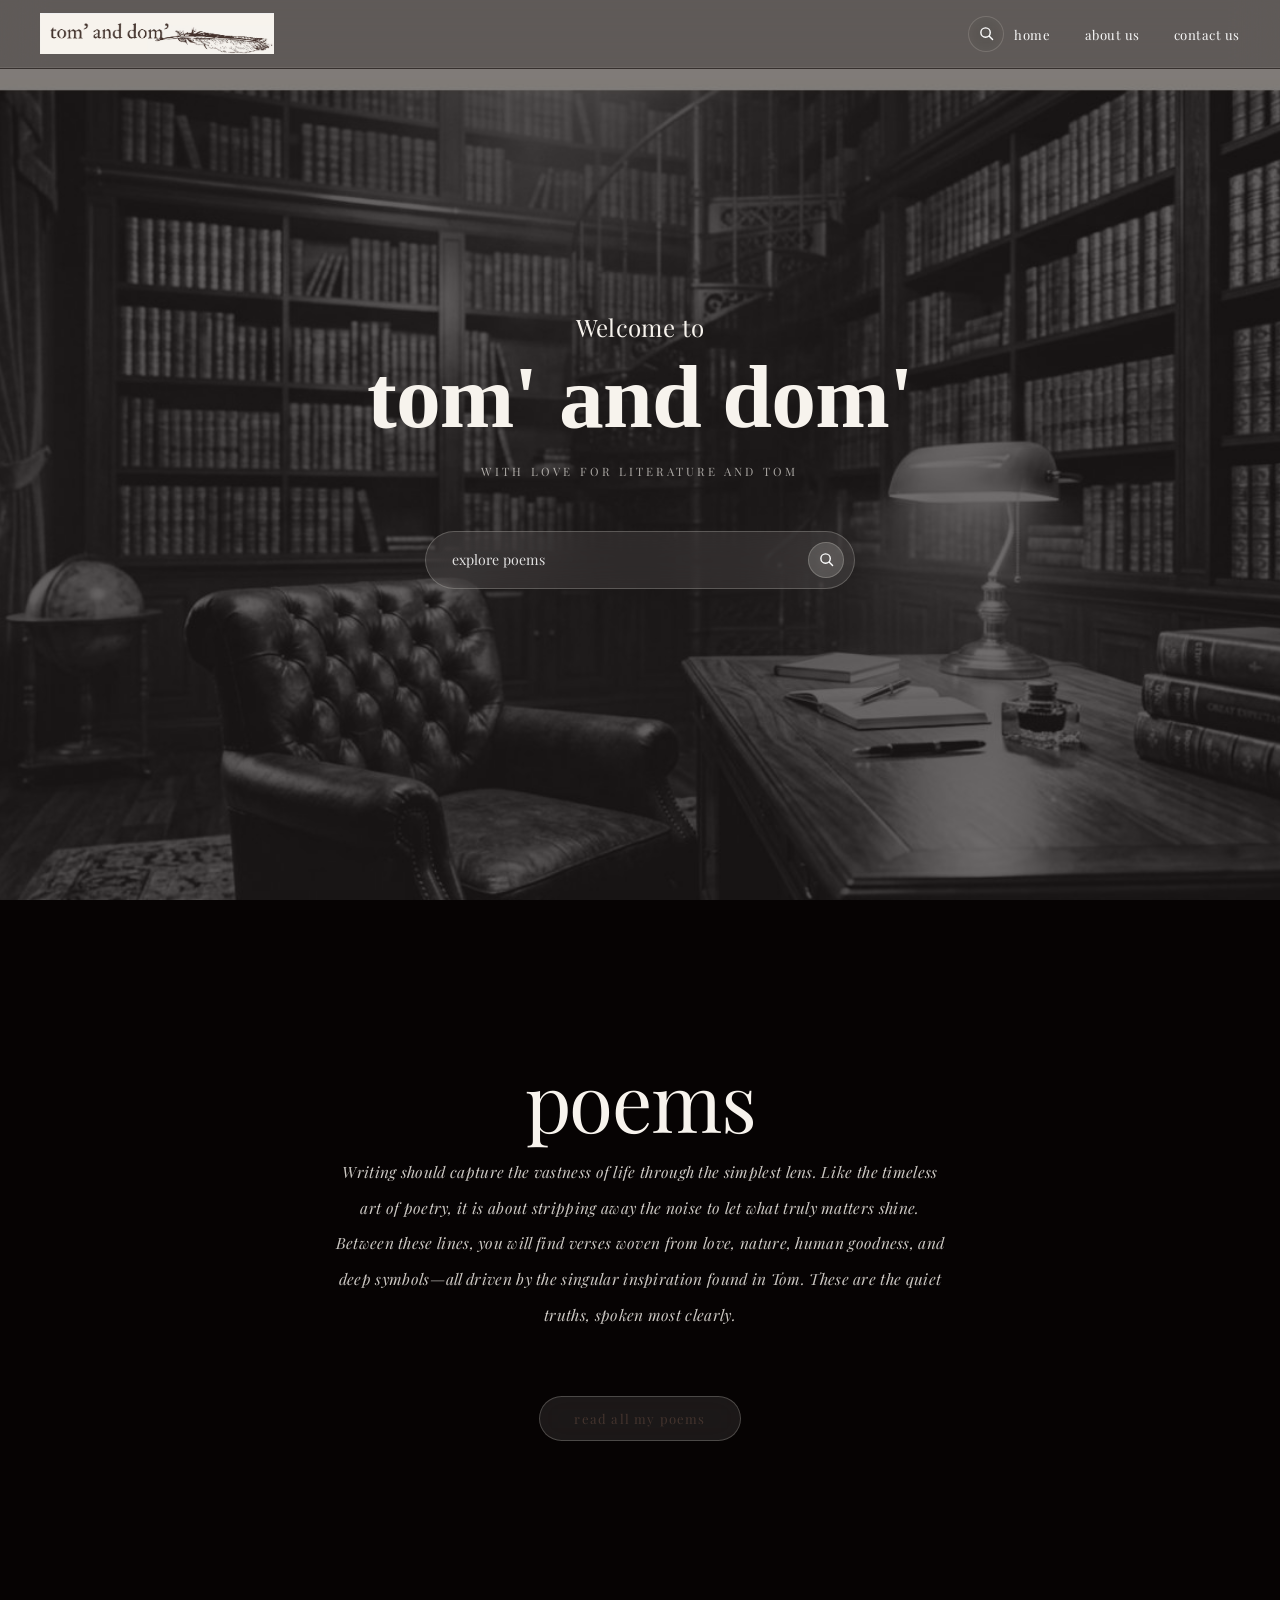
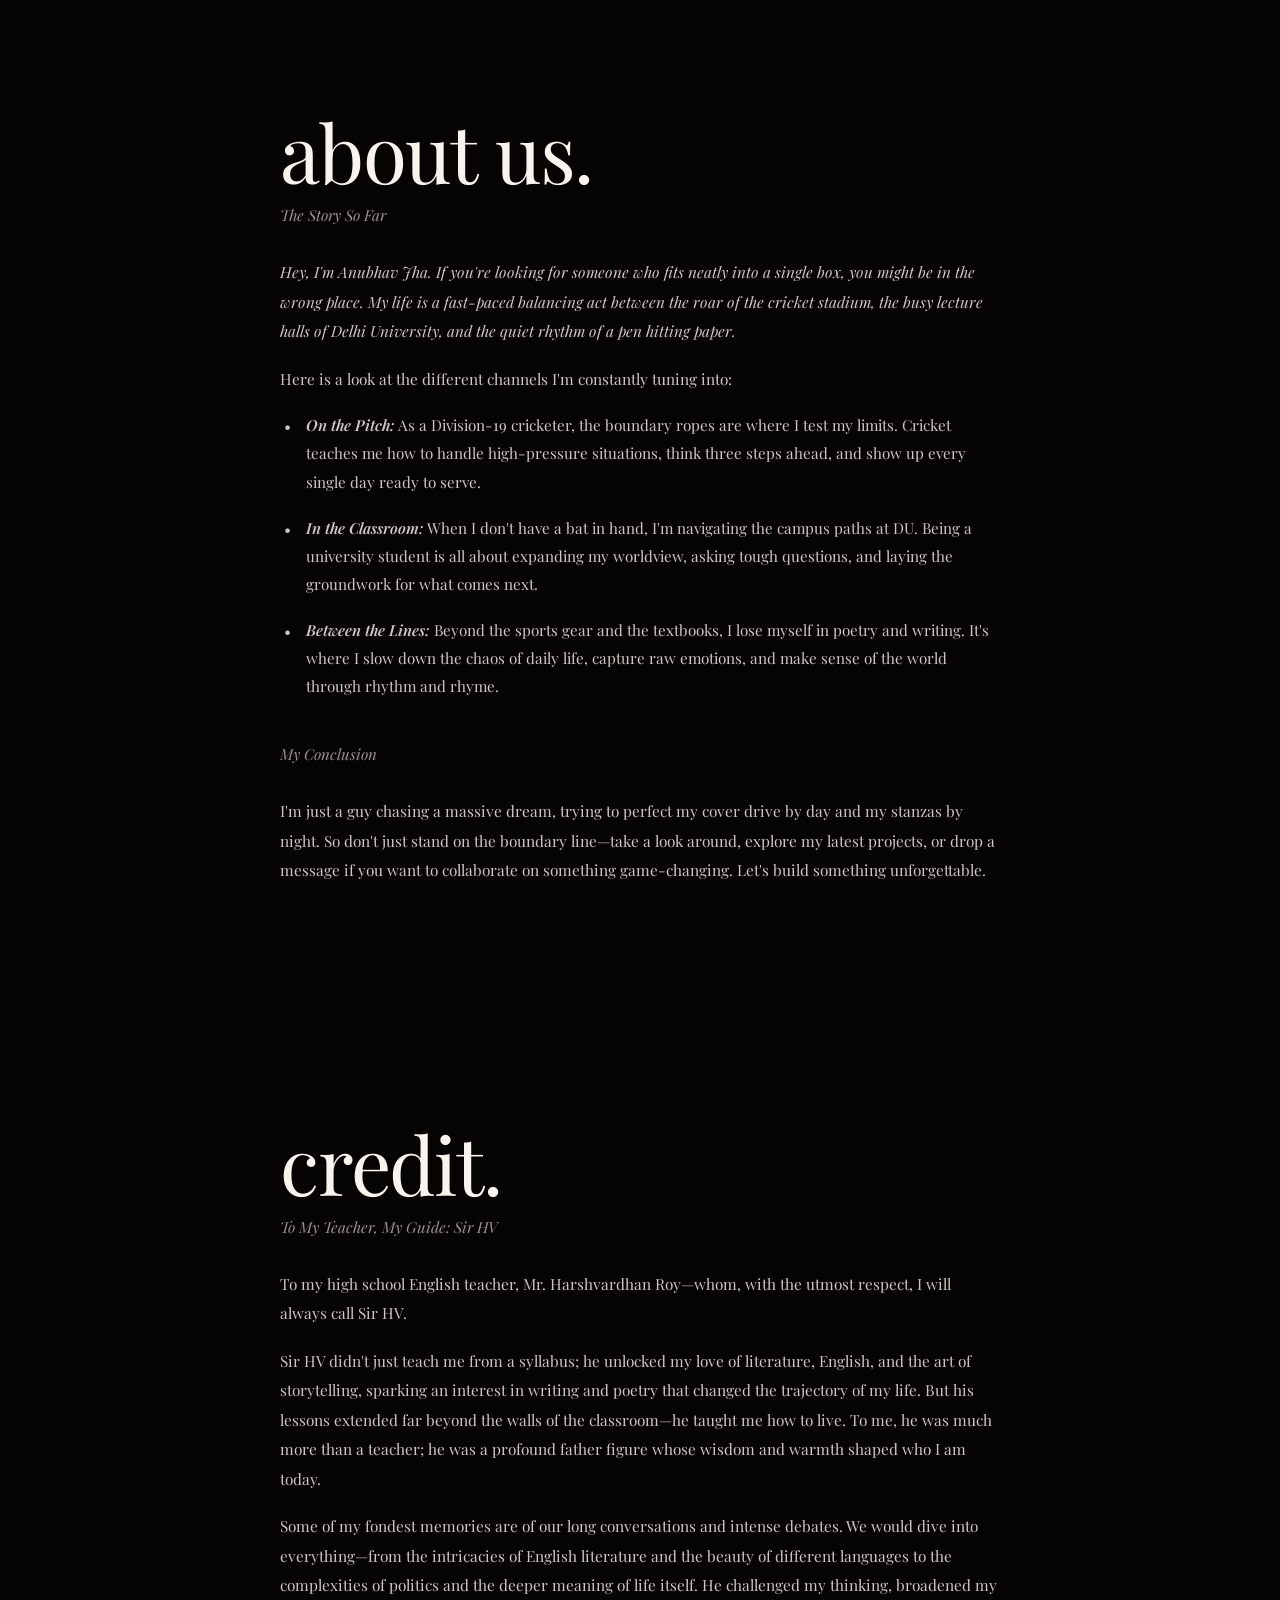
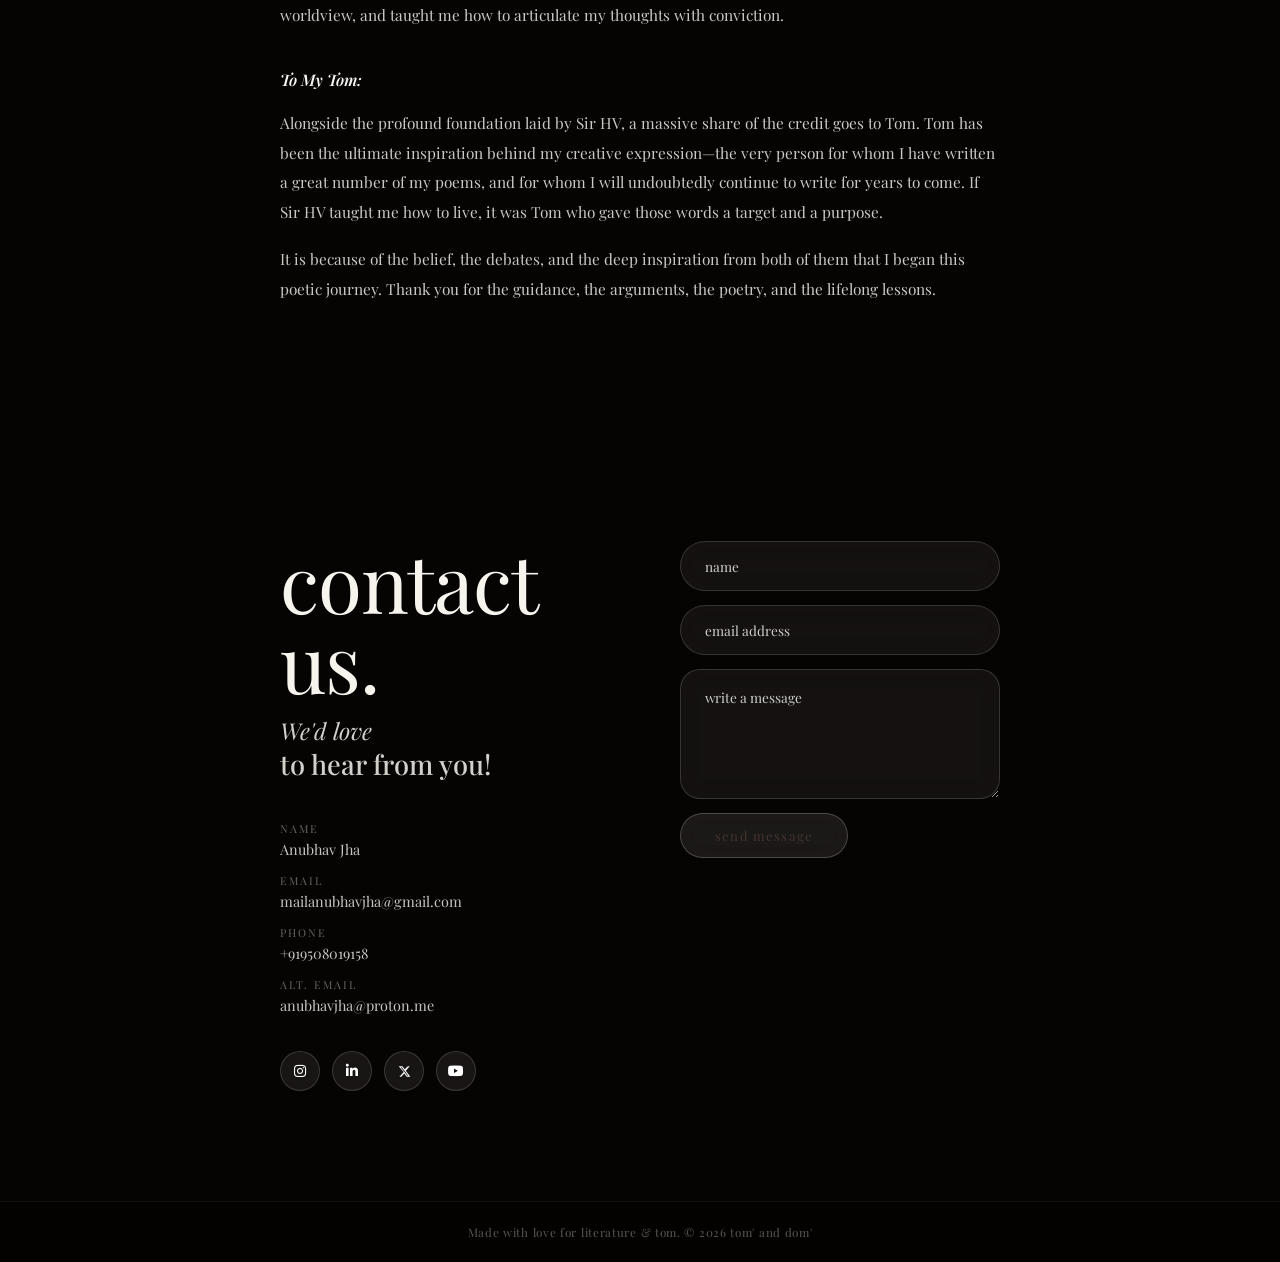
==== index.html @ b42441ad "Update index.html addition of bullet point inside about us" ====
<!DOCTYPE html>
<html lang="en">
<head>
  <meta charset="UTF-8"/>
  <meta name="viewport" content="width=device-width,initial-scale=1.0"/>
  <meta name="theme-color" content="#0d0a09"/>
  <meta name="description" content="tom' and dom' — with love for literature and tom."/>
  <meta name="apple-mobile-web-app-capable" content="yes"/>
  <meta name="apple-mobile-web-app-status-bar-style" content="black-translucent"/>
  <title>tom' and dom'</title>
  <link rel="manifest" href="manifest.json"/>
  <link rel="apple-touch-icon" href="assets/icons/icon-192.png"/>
  <link rel="preconnect" href="https://fonts.googleapis.com"/>
  <link rel="preconnect" href="https://fonts.gstatic.com" crossorigin/>
  <link href="https://fonts.googleapis.com/css2?family=IM+Fell+English:ital@0;1&family=Playfair+Display:ital,wght@0,300;0,400;0,500;0,600;0,700;1,300;1,400;1,500&display=swap" rel="stylesheet"/>
  <link rel="stylesheet" href="https://cdnjs.cloudflare.com/ajax/libs/font-awesome/6.5.1/css/all.min.css" crossorigin="anonymous"/>
  <link rel="stylesheet" href="style.css"/>
</head>
<body>

<!-- NAV -->
<nav id="navbar">
  <a href="#hero" class="nav-logo" aria-label="tom and dom home">
    <!-- Replaced text/SVG with your logo -->
  <img src="assets/images/tom-and-dom-logo.png" alt="tom' and dom' logo" style="height: 42px; width: auto; object-fit: contain;" />
  </a>
  
  <div class="nav-right">
    <!-- Search pill moved BEFORE the links -->
    <button class="nav-search-pill" id="navSearchBtn" aria-label="Search poems">
      <svg width="15" height="15" viewBox="0 0 16 16" fill="none" aria-hidden="true">
        <circle cx="7" cy="7" r="5" stroke-width="1.5"/>
        <path d="M11 11L14.5 14.5" stroke-width="1.5" stroke-linecap="round"/>
      </svg>
    </button>
    
    <ul class="nav-links">
      <li><a href="#hero">home</a></li>
      <li><a href="#about">about us</a></li>
      <li><a href="#contact">contact us</a></li>
    </ul>
  </div>
  <button class="hamburger" id="hamburger" aria-label="Toggle menu" aria-expanded="false">
    <span></span><span></span><span></span>
  </button>
</nav>

<!-- MOBILE NAV -->
<div class="mobile-nav" id="mobileNav" aria-hidden="true">
  <a href="#hero" class="mobile-link">home</a>
  <a href="#about" class="mobile-link">about us</a>
  <a href="#contact" class="mobile-link">contact us</a>
  <a href="poems.html" class="mobile-link">all poems</a>
</div>

<!-- HERO -->
<section id="hero">
  <div class="hero-inner">
    <p class="hero-welcome">Welcome to</p>
    <h1 class="hero-title">tom' and dom'</h1>
    <p class="hero-sub">WITH LOVE FOR LITERATURE AND TOM</p>
    <div class="hero-search" role="search">
      <input type="text" id="heroInput" class="hero-input" placeholder="explore poems" aria-label="Search poems"/>
      <button class="hero-search-btn" id="heroSearchBtn" aria-label="Search">
        <svg width="15" height="15" viewBox="0 0 16 16" fill="none" aria-hidden="true">
          <circle cx="7" cy="7" r="5" stroke-width="1.5"/>
          <path d="M11 11L14.5 14.5" stroke-width="1.5" stroke-linecap="round"/>
        </svg>
      </button>
    </div>
  </div>
</section>

<!-- POEMS PREVIEW -->
<section id="poems" class="dark-section">
  <div class="sec-inner center-text">
    <h2 class="sec-heading">poems</h2>
    <p class="poems-desc">Writing should capture the vastness of life through the simplest lens. Like the timeless art of poetry, it is about stripping away the noise to let what truly matters shine. Between these lines, you will find verses woven from love, nature, human goodness, and deep symbols—all driven by the singular inspiration found in Tom. These are the quiet truths, spoken most clearly.</p>
    <a href="poems.html" class="btn-outline">read all my poems</a>
  </div>
</section>

<!-- ABOUT -->
<section id="about" class="dark-section">
  <div class="sec-inner">
    <h2 class="sec-heading">about us.</h2>
    <p class="sec-sub">The Story So Far</p>
    <p class="body-txt italic-txt">Hey, I'm Anubhav Jha. If you're looking for someone who fits neatly into a single box, you might be in the wrong place. My life is a fast-paced balancing act between the roar of the cricket stadium, the busy lecture halls of Delhi University, and the quiet rhythm of a pen hitting paper.</p>
    <p class="body-txt">Here is a look at the different channels I'm constantly tuning into:</p>
    <ul class="dot-list">
      <li><strong>On the Pitch:</strong> As a Division-19 cricketer, the boundary ropes are where I test my limits. Cricket teaches me how to handle high-pressure situations, think three steps ahead, and show up every single day ready to serve.</li>
      <li><strong>In the Classroom:</strong> When I don't have a bat in hand, I'm navigating the campus paths at DU. Being a university student is all about expanding my worldview, asking tough questions, and laying the groundwork for what comes next.</li>
      <li><strong> Between the Lines:</strong> Beyond the sports gear and the textbooks, I lose myself in poetry and writing. It's where I slow down the chaos of daily life, capture raw emotions, and make sense of the world through rhythm and rhyme.</li>
    </ul>
    <p class="sec-sub conclusion-label">My Conclusion</p>
    <p class="body-txt">I'm just a guy chasing a massive dream, trying to perfect my cover drive by day and my stanzas by night. So don't just stand on the boundary line—take a look around, explore my latest projects, or drop a message if you want to collaborate on something game-changing. Let's build something unforgettable.</p>
  </div>
</section>

<!-- CREDIT -->
<section id="credit" class="dark-section">
  <div class="sec-inner">
    <h2 class="sec-heading">credit.</h2>
    <p class="sec-sub">To My Teacher, My Guide: Sir HV</p>
    <p class="body-txt">To my high school English teacher, Mr. Harshvardhan Roy—whom, with the utmost respect, I will always call Sir HV.</p>
    <p class="body-txt">Sir HV didn't just teach me from a syllabus; he unlocked my love of literature, English, and the art of storytelling, sparking an interest in writing and poetry that changed the trajectory of my life. But his lessons extended far beyond the walls of the classroom—he taught me how to live. To me, he was much more than a teacher; he was a profound father figure whose wisdom and warmth shaped who I am today.</p>
    <p class="body-txt">Some of my fondest memories are of our long conversations and intense debates. We would dive into everything—from the intricacies of English literature and the beauty of different languages to the complexities of politics and the deeper meaning of life itself. He challenged my thinking, broadened my worldview, and taught me how to articulate my thoughts with conviction.</p>
    <p class="credit-to-name">To My Tom:</p>
    <p class="body-txt">Alongside the profound foundation laid by Sir HV, a massive share of the credit goes to Tom. Tom has been the ultimate inspiration behind my creative expression—the very person for whom I have written a great number of my poems, and for whom I will undoubtedly continue to write for years to come. If Sir HV taught me how to live, it was Tom who gave those words a target and a purpose.</p>
    <p class="body-txt">It is because of the belief, the debates, and the deep inspiration from both of them that I began this poetic journey. Thank you for the guidance, the arguments, the poetry, and the lifelong lessons.</p>
  </div>
</section>

<!-- CONTACT -->
<section id="contact" class="dark-section">
  <div class="sec-inner contact-grid">
    <div class="contact-left">
      <h2 class="sec-heading">contact us.</h2>
      <p class="contact-tagline">We'd love<br/><strong>to hear from you!</strong></p>
      <div class="contact-details">
        <div class="detail-row"><span class="detail-label">name</span><span class="detail-val">Anubhav Jha</span></div>
        <div class="detail-row"><span class="detail-label">email</span><span class="detail-val">mailanubhavjha@gmail.com</span></div>
        <div class="detail-row"><span class="detail-label">phone</span><span class="detail-val">+919508019158</span></div>
        <div class="detail-row"><span class="detail-label">alt. email</span><span class="detail-val">anubhavjha@proton.me</span></div>
      </div>
      <div class="social-row">
        <a href="https://instagram.com/anubhav.jhaa" class="social-icon" aria-label="Instagram" target="_blank" rel="noopener noreferrer"><i class="fab fa-instagram" aria-hidden="true"></i></a>
        <a href="#" class="social-icon" aria-label="LinkedIn" target="_blank" rel="noopener noreferrer"><i class="fab fa-linkedin-in" aria-hidden="true"></i></a>
        <a href="https://x.com/imajha" class="social-icon" aria-label="X" target="_blank" rel="noopener noreferrer">
          <svg width="13" height="13" viewBox="0 0 24 24" fill="white" aria-hidden="true"><path d="M18.244 2.25h3.308l-7.227 8.26 8.502 11.24H16.17l-4.714-6.231-5.401 6.231H2.744l7.73-8.835L1.254 2.25H8.08l4.253 5.622zm-1.161 17.52h1.833L7.084 4.126H5.117z"/></svg>
        </a>
        <a href="https://youtube.com/AnubhavNJha" class="social-icon" aria-label="YouTube" target="_blank" rel="noopener noreferrer"><i class="fab fa-youtube" aria-hidden="true"></i></a>
      </div>
    </div>
    <div class="contact-right">
      <form class="contact-form" id="contactForm" novalidate>
        <input type="text" class="form-field" name="name" placeholder="name" autocomplete="name" aria-label="Your name" required/>
        <input type="email" class="form-field" name="email" placeholder="email address" autocomplete="email" aria-label="Your email" required/>
        <textarea class="form-field form-msg" name="message" placeholder="write a message" aria-label="Your message" required></textarea>
        <button type="submit" class="btn-outline submit-btn">send message</button>
      </form>
    </div>
  </div>
</section>

<!-- FOOTER -->
<footer>
  <p>Made with love for literature &amp; tom. &copy; <span id="footerYear"></span> tom' and dom'</p>
</footer>

<script src="script.js"></script>
</body>
</html>
---- style.css ----
/* =============================================
   tom' and dom' — style.css
   IM Fell English × Playfair Display
   Brown #44342e | Cream #f7f3ed
   ============================================= */
:root{
  --cream:#f7f3ed; --brown:#44342e; --dark:#0d0a09;
  --gb:rgba(247,243,237,0.06); --gbh:rgba(247,243,237,0.12);
  --gbd:rgba(247,243,237,0.16);
  --blur:blur(22px); --blur-sm:blur(14px);
  --ff-brand:'IM Fell English',serif; --ff-body:'Playfair Display',serif;
  --nav-h:68px; --pill:50px;
  --ease:cubic-bezier(0.4,0,0.2,1); --trans:all 0.28s var(--ease);
  --pv:110px; --ph:72px;
}
*,*::before,*::after{box-sizing:border-box;margin:0;padding:0}
html{scroll-behavior:smooth}
body{
  font-family:var(--ff-body);color:var(--cream);background-color:var(--dark);
  background-image:url('assets/images/bg.jpg');
  background-attachment:fixed;background-size:cover;background-position:center;
  overflow-x:hidden;-webkit-font-smoothing:antialiased;
}
a{text-decoration:none} ul{list-style:none}
button{cursor:pointer;font-family:var(--ff-body);border:none;background:none}
input,textarea{font-family:var(--ff-body)}

/* NAV */
#navbar{
  position:fixed;top:0;left:0;right:0;z-index:900;height:var(--nav-h);
  display:flex;align-items:center;justify-content:space-between;padding:0 40px;
  background:rgba(13,10,9,0.28);
  backdrop-filter:var(--blur);-webkit-backdrop-filter:var(--blur);
  border-bottom:1px solid rgba(247,243,237,0.07);transition:background 0.3s ease;
}
#navbar.scrolled{background:rgba(10,6,5,0.72)}
.nav-logo{display:flex;align-items:center;gap:9px;color:var(--cream);flex-shrink:0}
.logo-mark{stroke:var(--cream);opacity:0.75;flex-shrink:0}
.logo-text{font-family:var(--ff-brand);font-size:1.05rem;color:var(--cream);letter-spacing:0.01em;white-space:nowrap}
.nav-search-pill{
  width:36px;height:36px;border-radius:50%;
  background:var(--gb);border:1px solid var(--gbd);
  backdrop-filter:var(--blur-sm);-webkit-backdrop-filter:var(--blur-sm);
  display:flex;align-items:center;justify-content:center;transition:var(--trans);flex-shrink:0;
}
.nav-search-pill svg{stroke:var(--brown)}
.nav-search-pill:hover{background:var(--gbh);transform:scale(1.08)}
.nav-right{display:flex;align-items:center;gap:10px}
.nav-links{display:flex;align-items:center;gap:34px}
.nav-links a{font-size:0.82rem;color:var(--brown);letter-spacing:0.04em;transition:var(--trans);opacity:0.9}
.nav-links a:hover{opacity:1;color:var(--cream)}
.hamburger{
  display:none;flex-direction:column;gap:5px;
  padding:9px 11px;border-radius:12px;
  background:var(--gb);border:1px solid var(--gbd);
  backdrop-filter:var(--blur-sm);-webkit-backdrop-filter:var(--blur-sm);transition:var(--trans);
}
.hamburger span{display:block;width:20px;height:1.5px;background:var(--cream);border-radius:2px;transition:var(--trans)}
.hamburger.open span:nth-child(1){transform:translateY(6.5px) rotate(45deg)}
.hamburger.open span:nth-child(2){opacity:0;transform:scaleX(0)}
.hamburger.open span:nth-child(3){transform:translateY(-6.5px) rotate(-45deg)}
.mobile-nav{
  position:fixed;top:var(--nav-h);left:0;right:0;z-index:850;
  background:rgba(10,6,5,0.95);backdrop-filter:blur(30px);-webkit-backdrop-filter:blur(30px);
  border-bottom:1px solid var(--gbd);padding:0 32px;display:flex;flex-direction:column;
  max-height:0;overflow:hidden;transition:max-height 0.38s var(--ease),padding 0.38s ease;
}
.mobile-nav.open{max-height:320px;padding:18px 32px 28px}
.mobile-link{font-size:1rem;color:var(--brown);padding:14px 0;border-bottom:1px solid rgba(247,243,237,0.08);transition:var(--trans);letter-spacing:0.03em}
.mobile-link:last-child{border-bottom:none}
.mobile-link:hover{color:var(--cream);padding-left:6px}

/* HERO */
#hero{
  position:relative;min-height:100vh;
  display:flex;flex-direction:column;align-items:center;justify-content:center;text-align:center;
  padding:calc(var(--nav-h)+40px) 32px 80px;
  background:rgba(10,5,5,0.50);transition:background 0.08s linear;
}
.hero-inner{max-width:660px;width:100%}
.hero-welcome{font-size:clamp(1.1rem,2.5vw,1.5rem);font-weight:400;color:var(--cream);margin-bottom:6px;letter-spacing:0.015em}
.hero-title{font-family:'IM Fell English',serif;font-style:normal;font-size:clamp(2.8rem,8vw,5.6rem);color:var(--cream);line-height:1.08;letter-spacing:-0.01em;margin-bottom:18px}
.hero-sub{font-size:clamp(0.6rem,1.2vw,0.72rem);letter-spacing:0.28em;text-transform:uppercase;color:var(--cream);opacity:0.65;margin-bottom:52px}
.hero-search{
  display:flex;align-items:center;
  background:rgba(247,243,237,0.09);backdrop-filter:var(--blur);-webkit-backdrop-filter:var(--blur);
  border:1px solid rgba(247,243,237,0.22);border-radius:var(--pill);
  padding:10px 10px 10px 26px;max-width:430px;width:100%;margin:0 auto;gap:10px;transition:var(--trans);
}
.hero-search:focus-within{background:rgba(247,243,237,0.14);border-color:rgba(247,243,237,0.38);box-shadow:0 0 0 4px rgba(247,243,237,0.05)}
.hero-input{flex:1;background:none;border:none;outline:none;font-size:0.88rem;color:#ffffff;caret-color:#ffffff;min-width:0}
.hero-input::placeholder{color:#ffffff;opacity:0.85}
.hero-search-btn{
  width:36px;height:36px;border-radius:50%;
  background:rgba(247,243,237,0.13);border:1px solid rgba(247,243,237,0.22);
  display:flex;align-items:center;justify-content:center;
  flex-shrink:0;transition:var(--trans);backdrop-filter:var(--blur-sm);-webkit-backdrop-filter:var(--blur-sm);
}
.hero-search-btn svg{stroke:#ffffff}
.hero-search-btn:hover{background:rgba(247,243,237,0.25);transform:scale(1.08)}

/* DARK SECTIONS */
.dark-section{background:rgba(5,3,3,0.88);position:relative}
.sec-inner{max-width:860px;margin:0 auto;padding:var(--pv) var(--ph)}
.center-text{text-align:center}
.sec-heading{font-weight:300;font-size:clamp(2.8rem,6.5vw,5rem);color:var(--cream);letter-spacing:-0.015em;line-height:1;margin-bottom:14px}
.sec-sub{font-size:0.95rem;font-style:italic;color:var(--cream);opacity:0.6;margin-bottom:32px;font-weight:400}
.conclusion-label{margin-top:44px}
.body-txt{font-size:0.96rem;line-height:1.92;color:var(--cream);opacity:0.82;margin-bottom:18px;font-weight:400}
.italic-txt{font-style:italic}
.dot-list{margin:14px 0 14px 4px}
.dot-list li{position:relative;padding-left:22px;margin-bottom:18px;font-size:0.95rem;line-height:1.85;color:var(--cream);opacity:0.82}
.dot-list li::before{content:'•';position:absolute;left:0;top:0;color:var(--cream);font-size:1rem;line-height:1.85}
.dot-list li strong{font-style:italic;font-weight:600}

/* POEMS */
#poems .sec-inner{text-align:center}
.poems-desc{font-size:0.97rem;line-height:1.95;color:var(--cream);opacity:0.82;max-width:620px;margin:0 auto 48px;font-style:italic}

/* BUTTON */
.btn-outline{
  display:inline-flex;align-items:center;justify-content:center;
  font-size:0.82rem;color:var(--brown);letter-spacing:0.09em;
  background:rgba(247,243,237,0.09);border:1px solid rgba(247,243,237,0.22);
  border-radius:var(--pill);padding:13px 34px;
  backdrop-filter:var(--blur-sm);-webkit-backdrop-filter:var(--blur-sm);transition:var(--trans);
}
.btn-outline:hover{background:rgba(247,243,237,0.18);border-color:rgba(247,243,237,0.38);color:var(--cream);transform:translateY(-2px);box-shadow:0 12px 32px rgba(0,0,0,0.28)}

/* CREDIT */
.credit-to-name{font-size:1rem;font-style:italic;font-weight:600;color:var(--cream);margin:40px 0 18px}

/* CONTACT */
.contact-grid{display:grid;grid-template-columns:1fr 1fr;gap:80px;align-items:start}
.contact-tagline{font-size:1.45rem;font-weight:300;color:var(--cream);opacity:0.85;line-height:1.35;margin-bottom:38px;font-style:italic}
.contact-tagline strong{display:block;font-size:1.7rem;font-weight:500;font-style:normal;opacity:1}
.contact-details{display:flex;flex-direction:column;gap:14px;margin-bottom:36px}
.detail-row{display:flex;flex-direction:column;gap:3px}
.detail-label{font-size:0.68rem;text-transform:uppercase;letter-spacing:0.18em;color:var(--cream);opacity:0.4}
.detail-val{font-size:0.9rem;color:var(--cream);opacity:0.8}
.social-row{display:flex;align-items:center;gap:12px}
.social-icon{
  width:40px;height:40px;border-radius:50%;
  background:rgba(247,243,237,0.08);border:1px solid rgba(247,243,237,0.16);
  backdrop-filter:var(--blur-sm);-webkit-backdrop-filter:var(--blur-sm);
  display:flex;align-items:center;justify-content:center;
  color:#fff;font-size:0.88rem;transition:var(--trans);
}
.social-icon svg{fill:#fff}
.social-icon:hover{background:rgba(247,243,237,0.2);transform:translateY(-3px);box-shadow:0 8px 20px rgba(0,0,0,0.3)}
.contact-form{display:flex;flex-direction:column;gap:14px}
.form-field{
  width:100%;background:rgba(247,243,237,0.06);border:1px solid rgba(247,243,237,0.16);
  border-radius:var(--pill);padding:15px 24px;font-size:0.85rem;color:#ffffff;
  outline:none;transition:var(--trans);backdrop-filter:var(--blur-sm);-webkit-backdrop-filter:var(--blur-sm);
}
.form-field::placeholder{color:#ffffff;opacity:0.8}
.form-field:focus{background:rgba(247,243,237,0.11);border-color:rgba(247,243,237,0.34);box-shadow:0 0 0 3px rgba(247,243,237,0.05)}
.form-msg{border-radius:20px;min-height:130px;resize:vertical;padding:18px 24px}
.submit-btn{align-self:flex-start}

/* FOOTER */
footer{background:rgba(4,2,2,0.96);text-align:center;padding:22px 20px;border-top:1px solid rgba(247,243,237,0.06)}
footer p{font-size:0.73rem;color:var(--cream);opacity:0.35;letter-spacing:0.06em}

/* POEMS PAGE */
.pg-hero{
  min-height:40vh;display:flex;flex-direction:column;align-items:center;justify-content:center;text-align:center;
  padding:calc(var(--nav-h)+50px) 32px 60px;background:rgba(10,5,5,0.55);
}
.pg-hero-title{font-family:var(--ff-brand);font-style:italic;font-size:clamp(2.6rem,6vw,4.2rem);color:var(--cream);margin-bottom:14px}
.pg-hero-sub{font-size:0.78rem;color:var(--cream);opacity:0.5;letter-spacing:0.22em;text-transform:uppercase;margin-bottom:36px}
.pg-search-wrap{
  display:flex;align-items:center;background:rgba(247,243,237,0.09);
  backdrop-filter:var(--blur);-webkit-backdrop-filter:var(--blur);
  border:1px solid rgba(247,243,237,0.22);border-radius:var(--pill);
  padding:10px 10px 10px 26px;max-width:400px;width:100%;gap:10px;transition:var(--trans);
}
.pg-search-wrap:focus-within{background:rgba(247,243,237,0.14);border-color:rgba(247,243,237,0.38)}
.pg-search-input{flex:1;background:none;border:none;outline:none;font-size:0.88rem;color:#ffffff;caret-color:#ffffff;min-width:0}
.pg-search-input::placeholder{color:#ffffff;opacity:0.85}
.pg-search-btn{
  width:36px;height:36px;border-radius:50%;background:rgba(247,243,237,0.13);border:1px solid rgba(247,243,237,0.22);
  display:flex;align-items:center;justify-content:center;flex-shrink:0;transition:var(--trans);
  backdrop-filter:var(--blur-sm);-webkit-backdrop-filter:var(--blur-sm);
}
.pg-search-btn svg{stroke:#ffffff}
.pg-search-btn:hover{background:rgba(247,243,237,0.25)}
.poem-grid-section{background:rgba(5,3,3,0.88);min-height:60vh;padding:70px var(--ph)}
.poems-count{max-width:1100px;margin:0 auto 28px;font-size:0.75rem;letter-spacing:0.16em;text-transform:uppercase;color:var(--cream);opacity:0.35}
.poem-grid{display:grid;grid-template-columns:repeat(auto-fill,minmax(280px,1fr));gap:22px;max-width:1100px;margin:0 auto}
.poem-card{
  background:rgba(247,243,237,0.05);border:1px solid rgba(247,243,237,0.12);
  border-radius:20px;padding:30px 28px;cursor:pointer;transition:var(--trans);
  backdrop-filter:var(--blur-sm);-webkit-backdrop-filter:var(--blur-sm);position:relative;overflow:hidden;
}
.poem-card::before{content:'';position:absolute;inset:0;background:linear-gradient(135deg,rgba(247,243,237,0.04) 0%,transparent 60%);pointer-events:none}
.poem-card:hover{background:rgba(247,243,237,0.1);border-color:rgba(247,243,237,0.24);transform:translateY(-4px);box-shadow:0 18px 40px rgba(0,0,0,0.35)}
.poem-card-date{font-size:0.68rem;text-transform:uppercase;letter-spacing:0.18em;color:var(--cream);opacity:0.38;margin-bottom:12px}
.poem-card-title{font-family:var(--ff-brand);font-style:italic;font-size:1.2rem;color:var(--cream);margin-bottom:14px;line-height:1.3}
.poem-card-excerpt{font-size:0.84rem;line-height:1.75;color:var(--cream);opacity:0.58;display:-webkit-box;-webkit-line-clamp:3;-webkit-box-orient:vertical;overflow:hidden}
.poem-card-tags{display:flex;flex-wrap:wrap;gap:6px;margin-top:18px}
.poem-tag{font-size:0.65rem;letter-spacing:0.1em;text-transform:uppercase;color:var(--cream);opacity:0.45;background:rgba(247,243,237,0.07);border:1px solid rgba(247,243,237,0.11);border-radius:20px;padding:4px 12px}
.poems-empty{text-align:center;padding:80px 20px;color:var(--cream);opacity:0.38;font-style:italic;font-size:1.05rem;grid-column:1/-1}
.poems-loading{text-align:center;padding:80px 20px;grid-column:1/-1}
.spinner{width:36px;height:36px;border:2px solid rgba(247,243,237,0.15);border-top-color:rgba(247,243,237,0.6);border-radius:50%;animation:spin 0.8s linear infinite;margin:0 auto}
@keyframes spin{to{transform:rotate(360deg)}}

/* POEM MODAL */
.poem-modal-overlay{
  position:fixed;inset:0;z-index:1000;background:rgba(5,3,3,0.92);
  backdrop-filter:blur(30px);-webkit-backdrop-filter:blur(30px);
  display:flex;align-items:center;justify-content:center;padding:24px;
  opacity:0;pointer-events:none;transition:opacity 0.3s ease;
}
.poem-modal-overlay.open{opacity:1;pointer-events:all}
.poem-modal{
  background:rgba(247,243,237,0.06);border:1px solid rgba(247,243,237,0.16);
  border-radius:24px;padding:50px 52px;max-width:660px;width:100%;max-height:88vh;overflow-y:auto;
  transform:translateY(20px);transition:transform 0.3s ease;
  backdrop-filter:blur(24px);-webkit-backdrop-filter:blur(24px);position:relative;
  scrollbar-width:thin;scrollbar-color:rgba(247,243,237,0.2) transparent;
}
.poem-modal-overlay.open .poem-modal{transform:translateY(0)}
.poem-modal-close{
  position:absolute;top:20px;right:22px;width:36px;height:36px;border-radius:50%;
  background:rgba(247,243,237,0.08);border:1px solid rgba(247,243,237,0.16);
  display:flex;align-items:center;justify-content:center;color:var(--cream);font-size:1.2rem;transition:var(--trans);line-height:1;
}
.poem-modal-close:hover{background:rgba(247,243,237,0.18)}
.poem-modal-date{font-size:0.7rem;letter-spacing:0.2em;text-transform:uppercase;color:var(--cream);opacity:0.4;margin-bottom:14px}
.poem-modal-title{font-family:var(--ff-brand);font-style:italic;font-size:clamp(1.6rem,3.5vw,2.2rem);color:var(--cream);margin-bottom:32px;line-height:1.2}
.poem-modal-body{font-size:0.98rem;line-height:2.1;color:var(--cream);opacity:0.85;white-space:pre-wrap;font-style:italic}
.poem-modal-tags{display:flex;flex-wrap:wrap;gap:6px;margin-top:30px;padding-top:22px;border-top:1px solid rgba(247,243,237,0.1)}

/* RESPONSIVE */
@media(max-width:900px){
  :root{--pv:80px;--ph:44px}
  .contact-grid{grid-template-columns:1fr;gap:54px}
  .poem-grid-section{padding:60px 36px}
}
@media(max-width:640px){
  :root{--nav-h:60px;--pv:68px;--ph:24px}
  #navbar{padding:0 20px}
  .nav-links,.nav-search-pill{display:none}
  .hamburger{display:flex}
  .hero-search{max-width:100%}
  .poem-grid-section{padding:56px 20px}
  .poem-grid{grid-template-columns:1fr}
  .poem-modal{padding:38px 26px}
  .submit-btn{align-self:stretch;text-align:center}
  .pg-hero{padding:calc(var(--nav-h)+36px) 20px 50px}
}
@media(min-width:1280px){
  :root{--ph:100px}
  .sec-inner{max-width:920px}
}
@media(prefers-reduced-motion:reduce){*,*::before,*::after{animation-duration:0.01ms!important;transition-duration:0.01ms!important}}

/* ──────────────────────────────────────────────────────────
   CUSTOM OVERRIDES: WHITE TEXT, LOGO SPACING & FONT FIXES
   ────────────────────────────────────────────────────────── */

/* Make nav links text white */
.nav-links a {
  color: #ffffff !important;
  opacity: 0.95 !important;
}

/* Make nav search icon white */
.nav-search-pill svg {
  stroke: #ffffff !important;
}

/* Force the main landing title to use IM Fell English without italics */
.hero-title, .pg-hero-title {
  font-family: 'IM Fell English', serif !important;
  font-style: normal !important;
}

/* Make text inside the big middle search box white */
.hero-input {
  color: #ffffff !important;
}
.hero-input::placeholder {
  color: #ffffff !important;
  opacity: 0.85 !important;
}
.hero-search-btn svg {
  stroke: #ffffff !important;
}

/* Make text inside the poems grid search box white */
.pg-search-input {
  color: #ffffff !important;
}
.pg-search-input::placeholder {
  color: #ffffff !important;
  opacity: 0.85 !important;
}
.pg-search-btn svg {
  stroke: #ffffff !important;
}

/* Make contact form input text white */
.form-field {
  color: #ffffff !important;
}
.form-field::placeholder {
  color: #ffffff !important;
  opacity: 0.8 !important;
}

/* Make the main page poem section longer and more spacious */
#poems .sec-inner {
  padding-top: 160px !important;    /* Increases top spacing */
  padding-bottom: 160px !important; /* Increases bottom spacing */
}

/* Give the description text a more elegant, breathing layout */
.poems-desc {
  line-height: 2.3 !important;      /* Widens space between text lines */
  margin-bottom: 64px !important;   /* Pushes the button down further */
  letter-spacing: 0.02em;           /* Slightly opens up the letters */
}
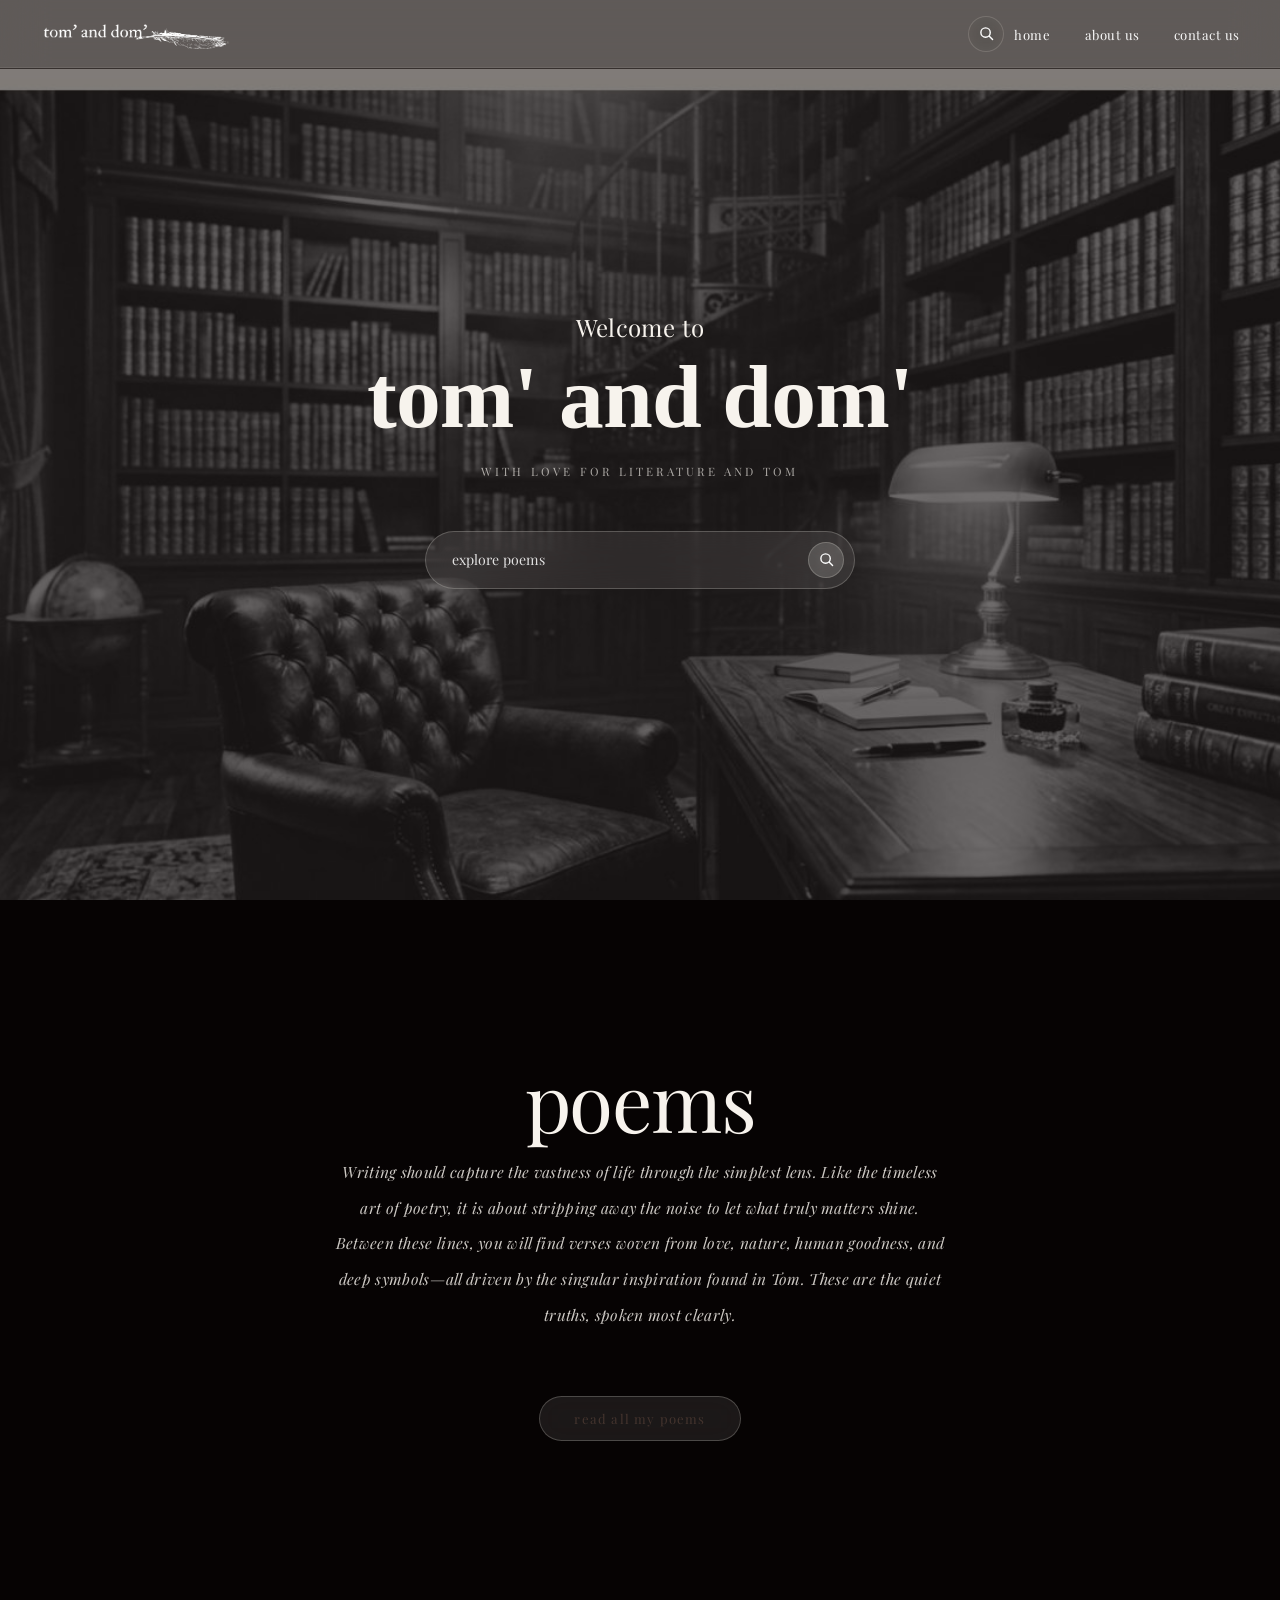
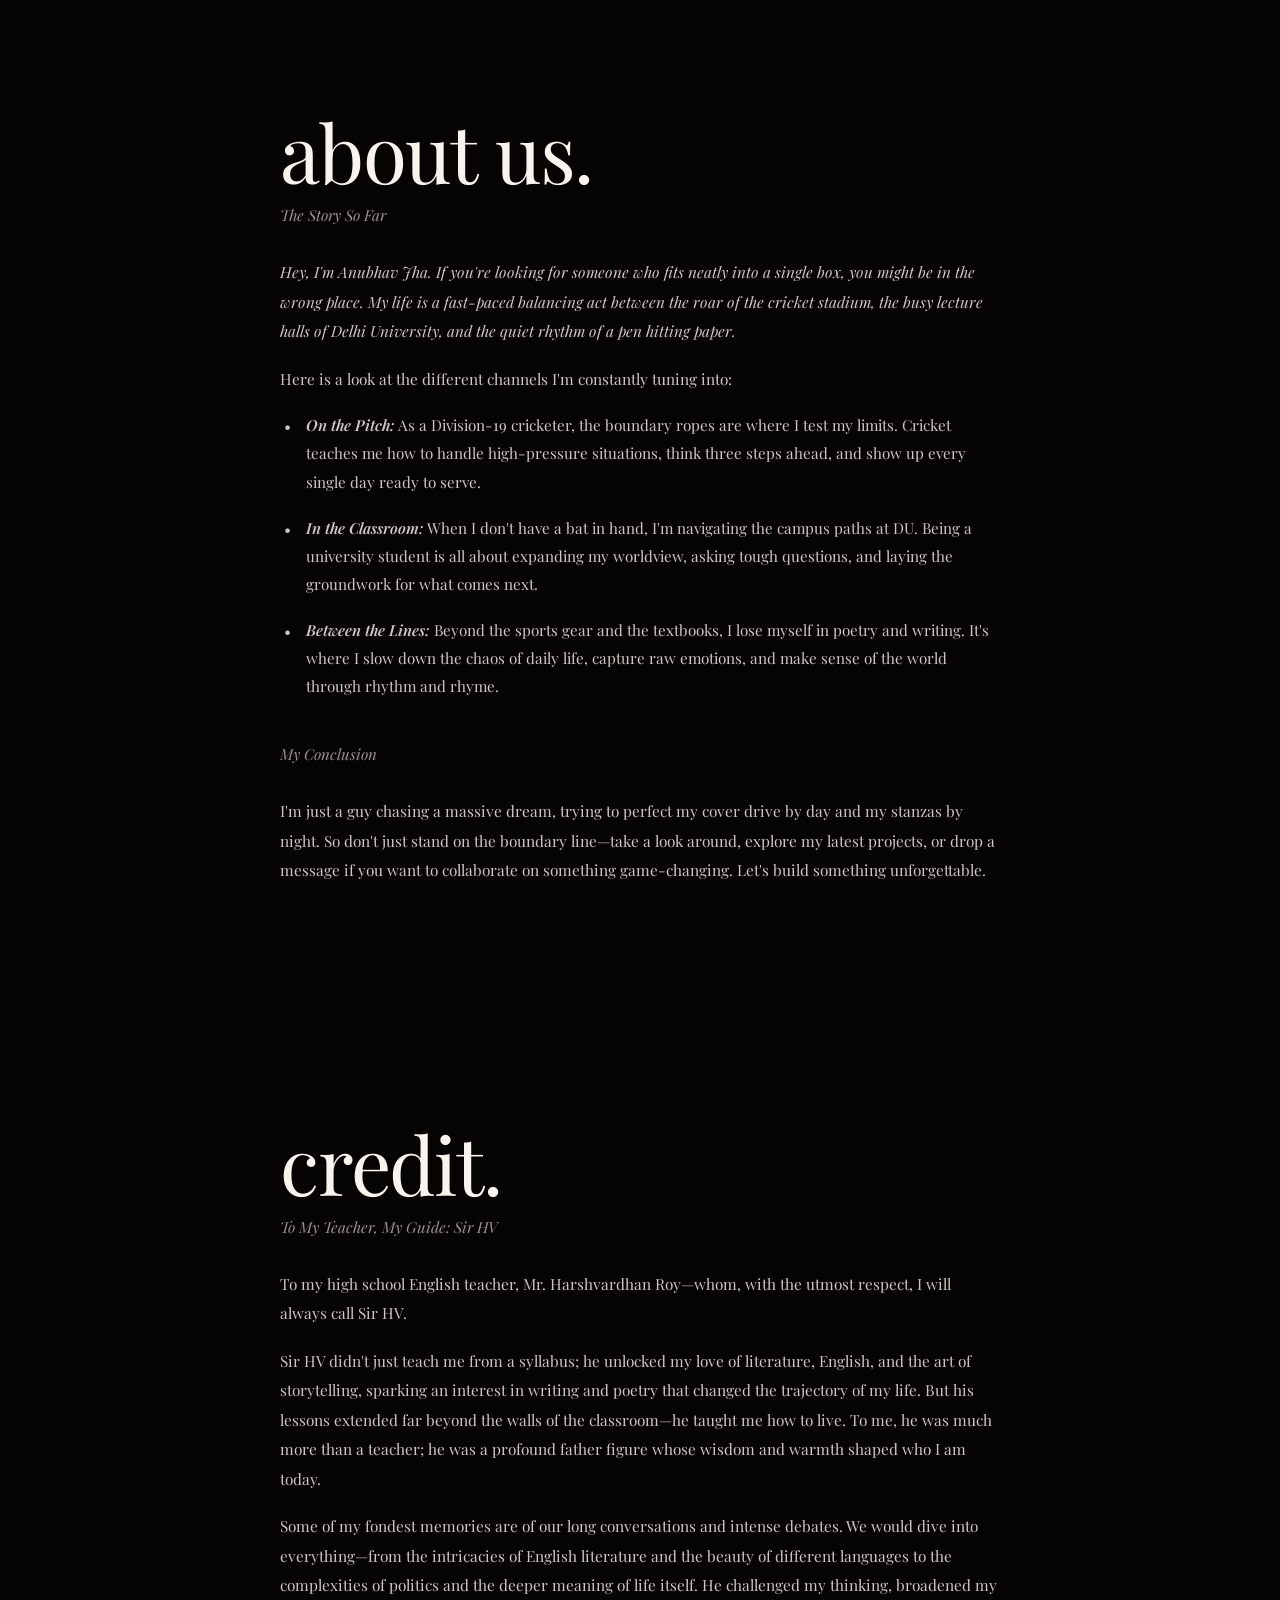
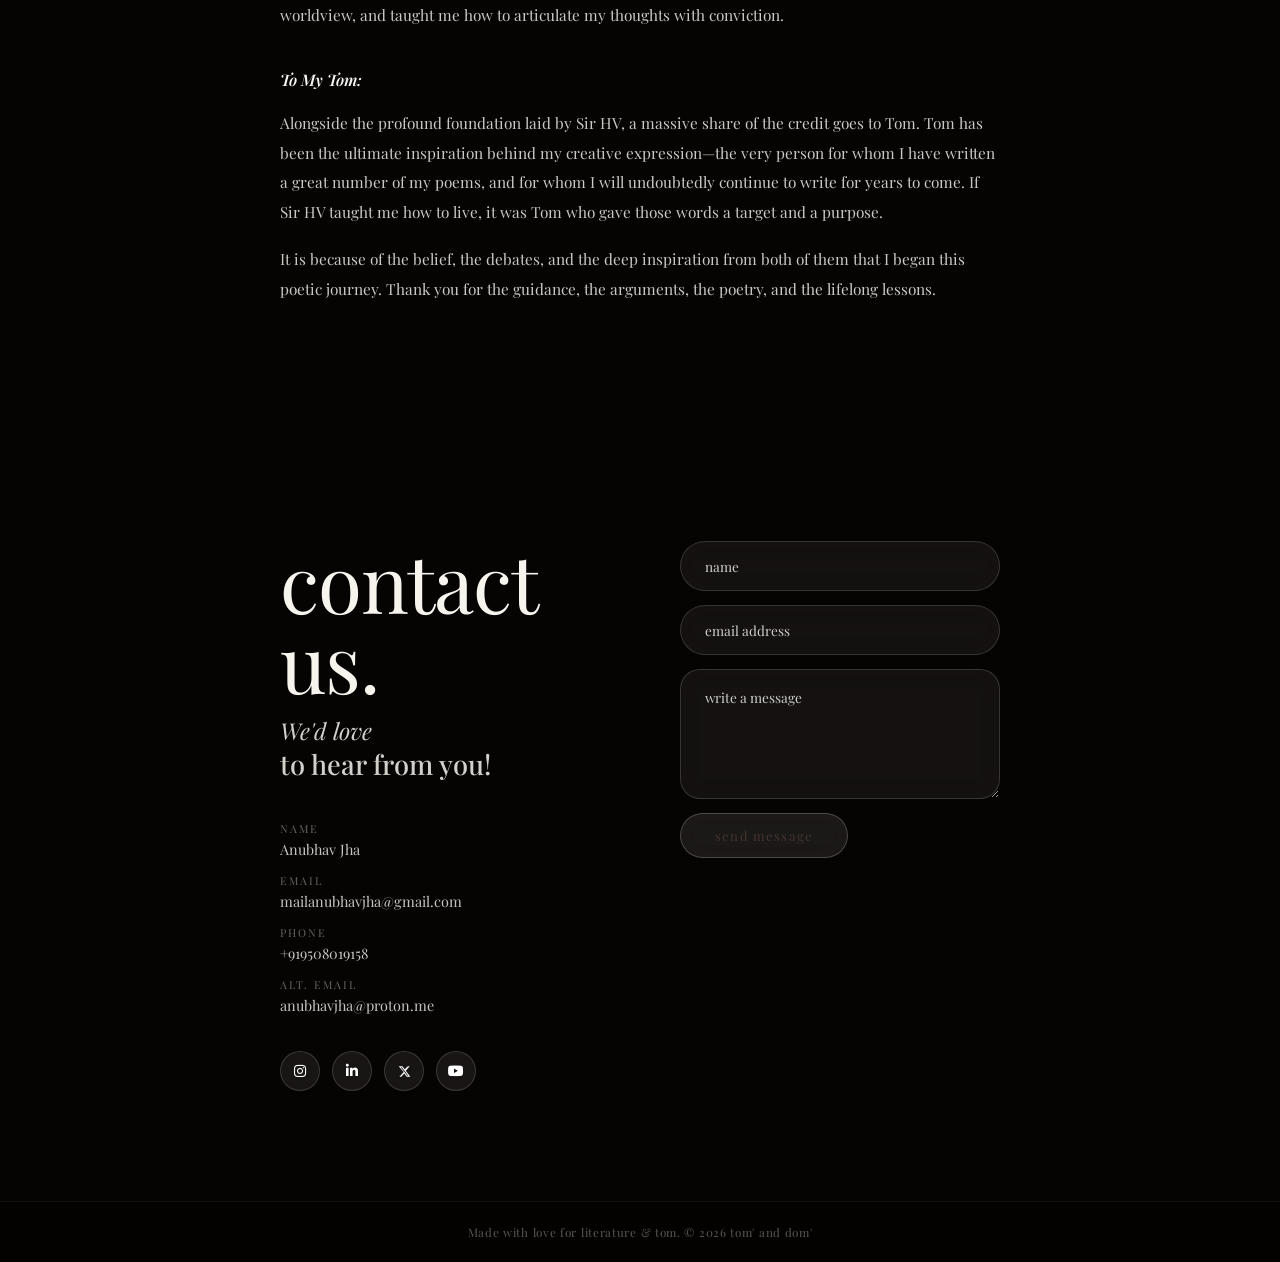
==== commit 80b544ea: "Update index.html" ====
--- a/index.html
+++ b/index.html
@@ -22,7 +22,7 @@
 <nav id="navbar">
   <a href="#hero" class="nav-logo" aria-label="tom and dom home">
     <!-- Replaced text/SVG with your logo -->
-  <img src="assets/images/tom-and-dom-logo.png" alt="tom' and dom' logo" style="height: 42px; width: auto; object-fit: contain;" />
+  <img src="assets/images/tom-and-dom-logo.png?v=2" alt="tom' and dom' logo" style="height: 42px; width: auto; object-fit: contain;" />
   </a>
   
   <div class="nav-right">
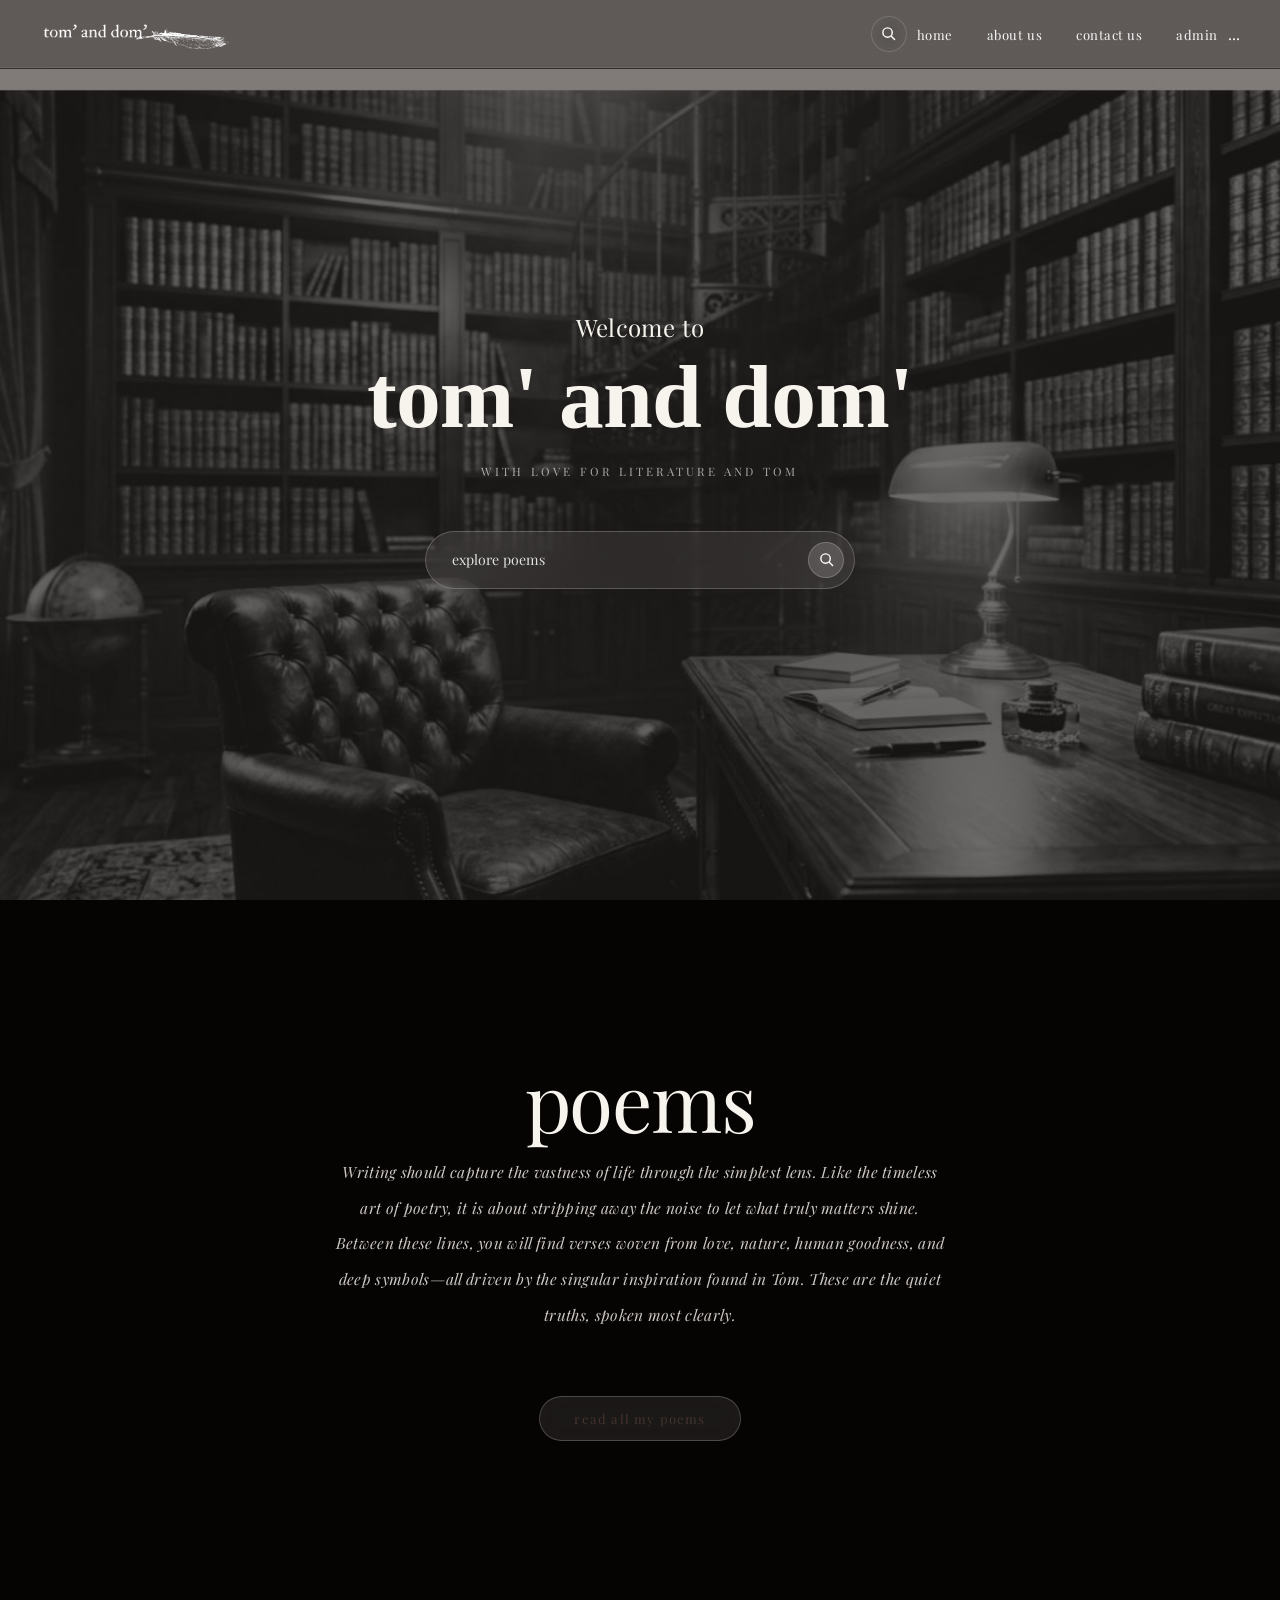
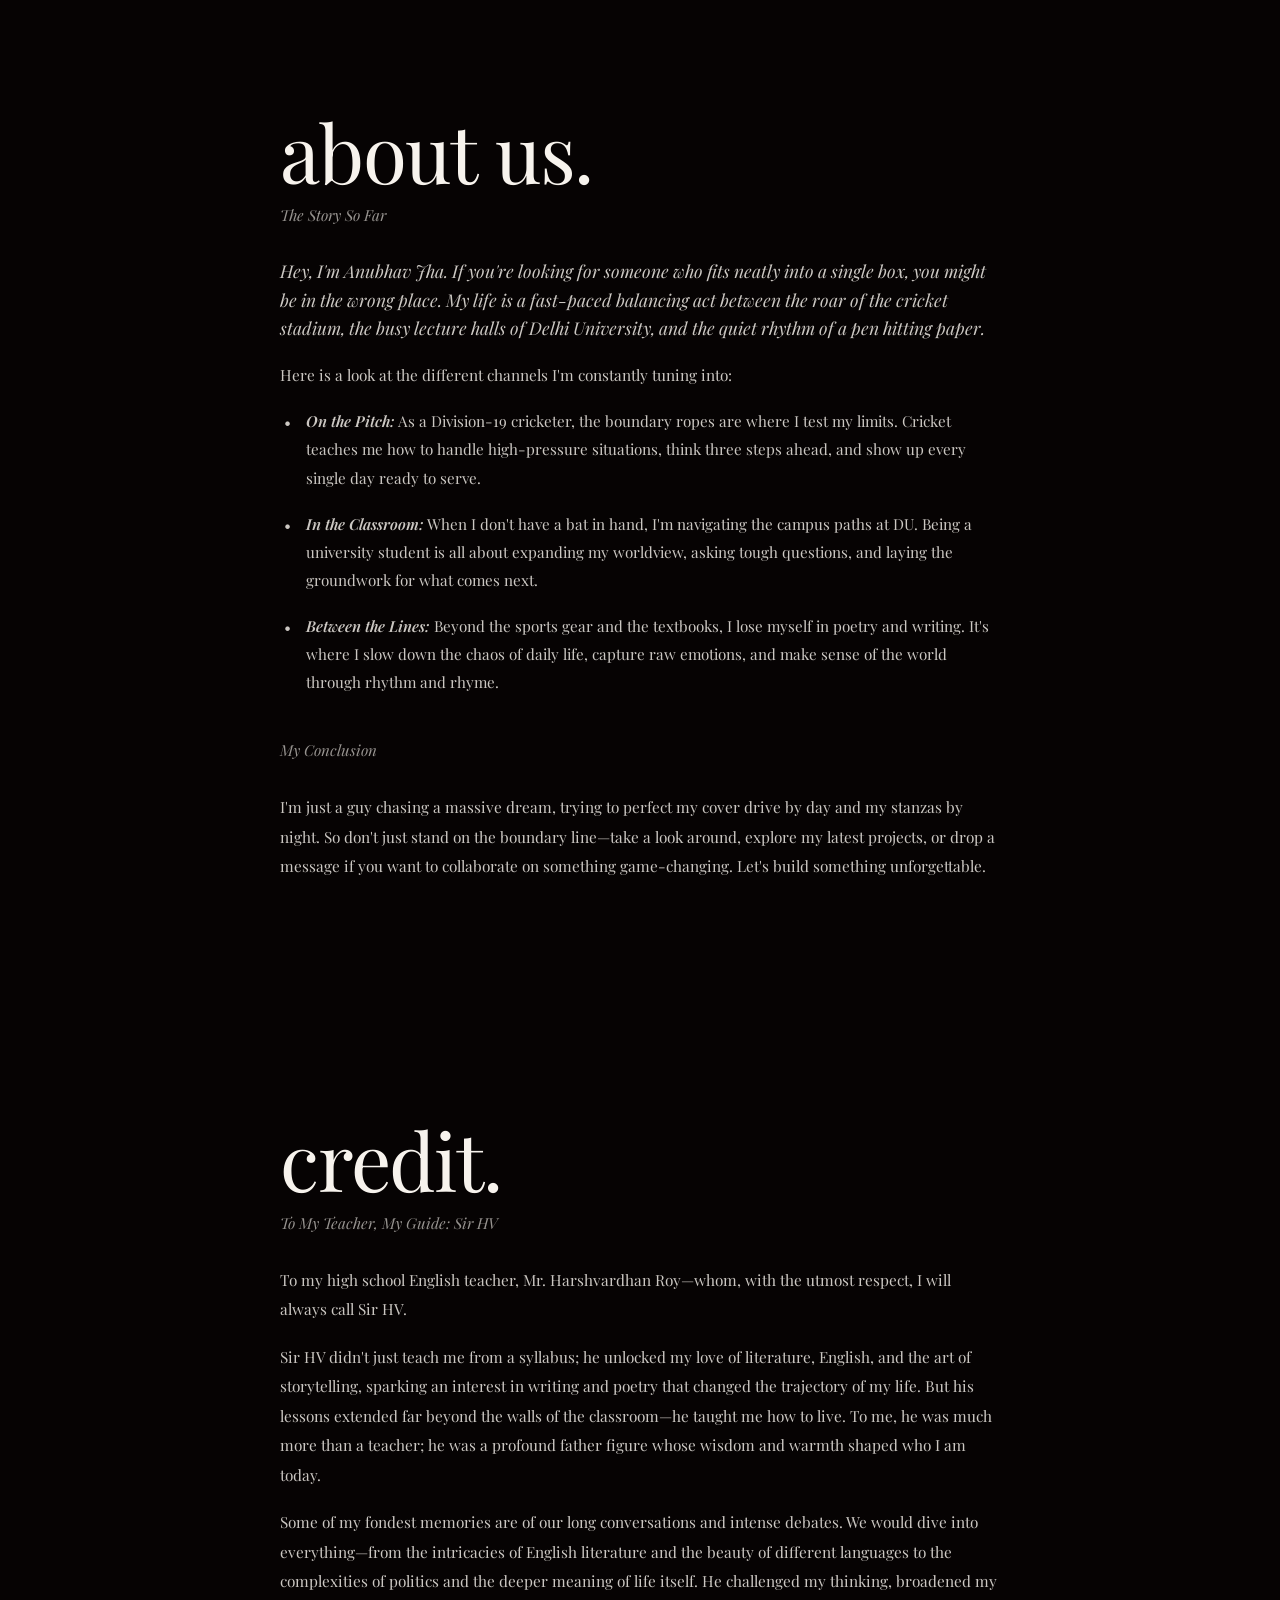
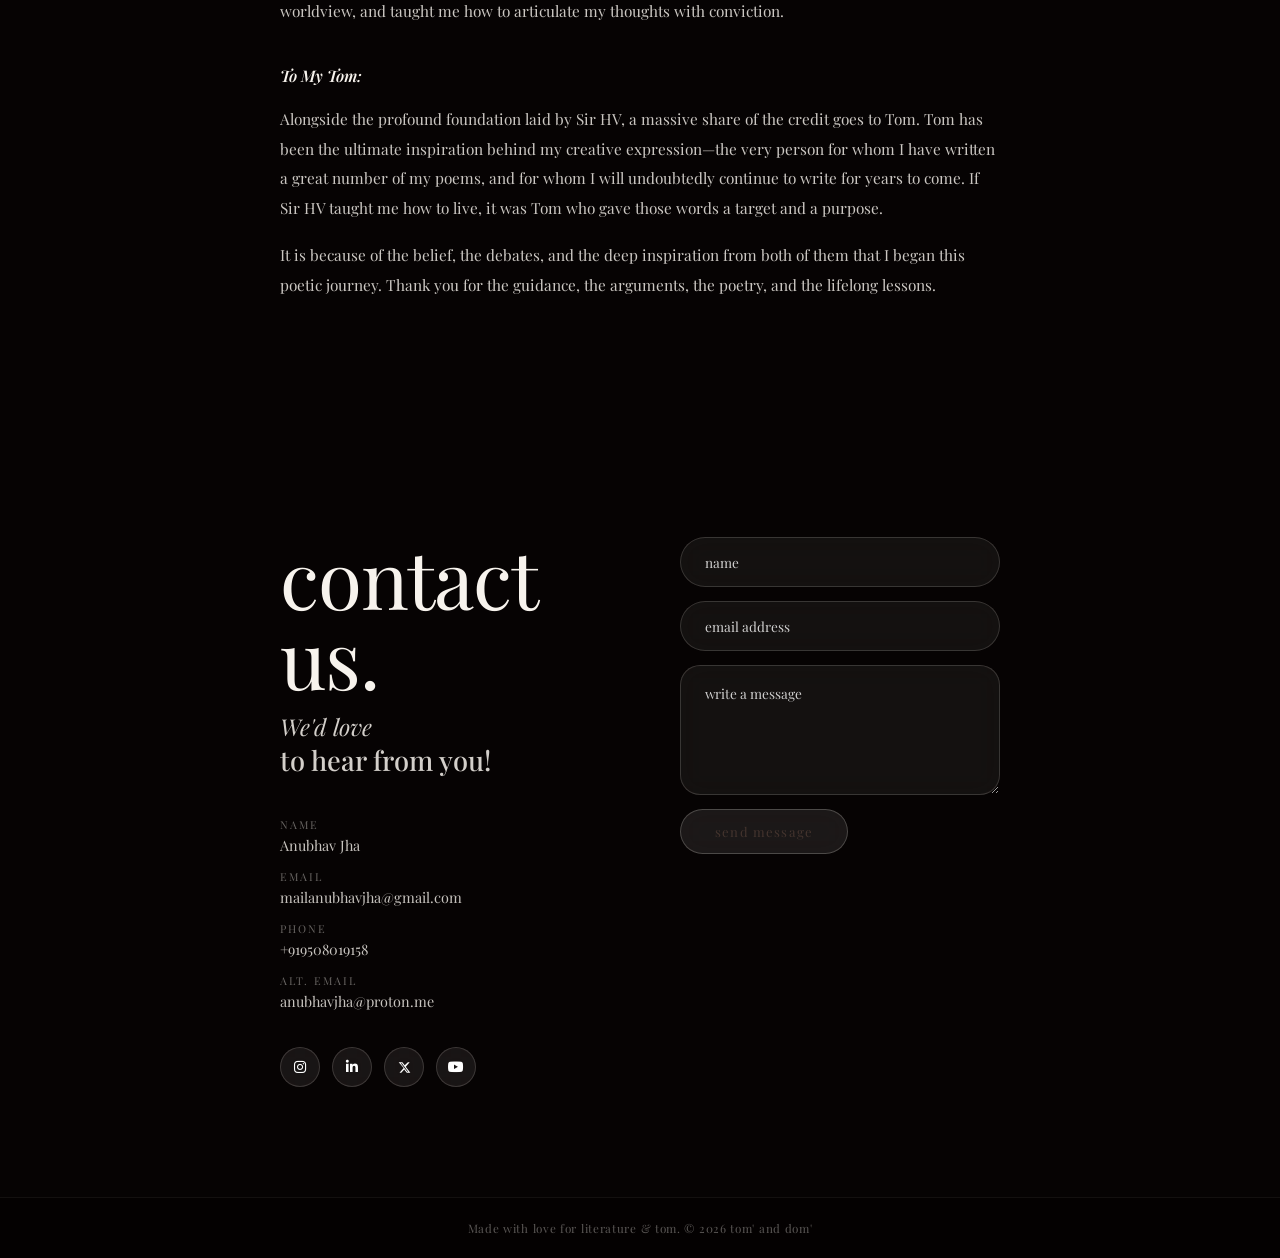
==== commit 6ae16181: "Update index.html" ====
--- a/index.html
+++ b/index.html
@@ -14,7 +14,7 @@
   <link rel="preconnect" href="https://fonts.gstatic.com" crossorigin/>
   <link href="https://fonts.googleapis.com/css2?family=IM+Fell+English:ital@0;1&family=Playfair+Display:ital,wght@0,300;0,400;0,500;0,600;0,700;1,300;1,400;1,500&display=swap" rel="stylesheet"/>
   <link rel="stylesheet" href="https://cdnjs.cloudflare.com/ajax/libs/font-awesome/6.5.1/css/all.min.css" crossorigin="anonymous"/>
-  <link rel="stylesheet" href="style.css"/>
+  <link rel="stylesheet" href="style.css?v=2"/>
 </head>
 <body>
 
@@ -34,10 +34,20 @@
       </svg>
     </button>
     
-    <ul class="nav-links">
-      <li><a href="#hero">home</a></li>
-      <li><a href="#about">about us</a></li>
-      <li><a href="#contact">contact us</a></li>
+   <ul class="nav-links">
+  <li><a href="index.html">home</a></li>
+  <li><a href="index.html#about">about us</a></li>
+  <li><a href="index.html#contact">contact us</a></li>
+  <li><a href="admin.html">admin</a></li>      
+   </ul>
+
+...
+
+<div class="mobile-nav" id="mobileNav" aria-hidden="true">
+  <a href="index.html" class="mobile-link">home</a>
+  <a href="index.html#about" class="mobile-link">about us</a>
+  <a href="index.html#contact" class="mobile-link">contact us</a>
+  <a href="admin.html" class="mobile-link">admin</a> </div>
     </ul>
   </div>
   <button class="hamburger" id="hamburger" aria-label="Toggle menu" aria-expanded="false">
@@ -148,6 +158,6 @@
   <p>Made with love for literature &amp; tom. &copy; <span id="footerYear"></span> tom' and dom'</p>
 </footer>
 
-<script src="script.js"></script>
+<script src="script.js?v=2"></script>
 </body>
 </html>
--- a/style.css
+++ b/style.css
@@ -323,3 +323,10 @@
   margin-bottom: 64px !important;   /* Pushes the button down further */
   letter-spacing: 0.02em;           /* Slightly opens up the letters */
 }
+
+/* Custom font update for the about section introduction */
+.body-txt.italic-txt {
+  font-family: 'Playfair Display', serif;
+  font-size: 1.1rem; /* Adjust the size slightly if you want it to stand out */
+  line-height: 1.6;  /* Gives it beautiful, poetic spacing */
+}
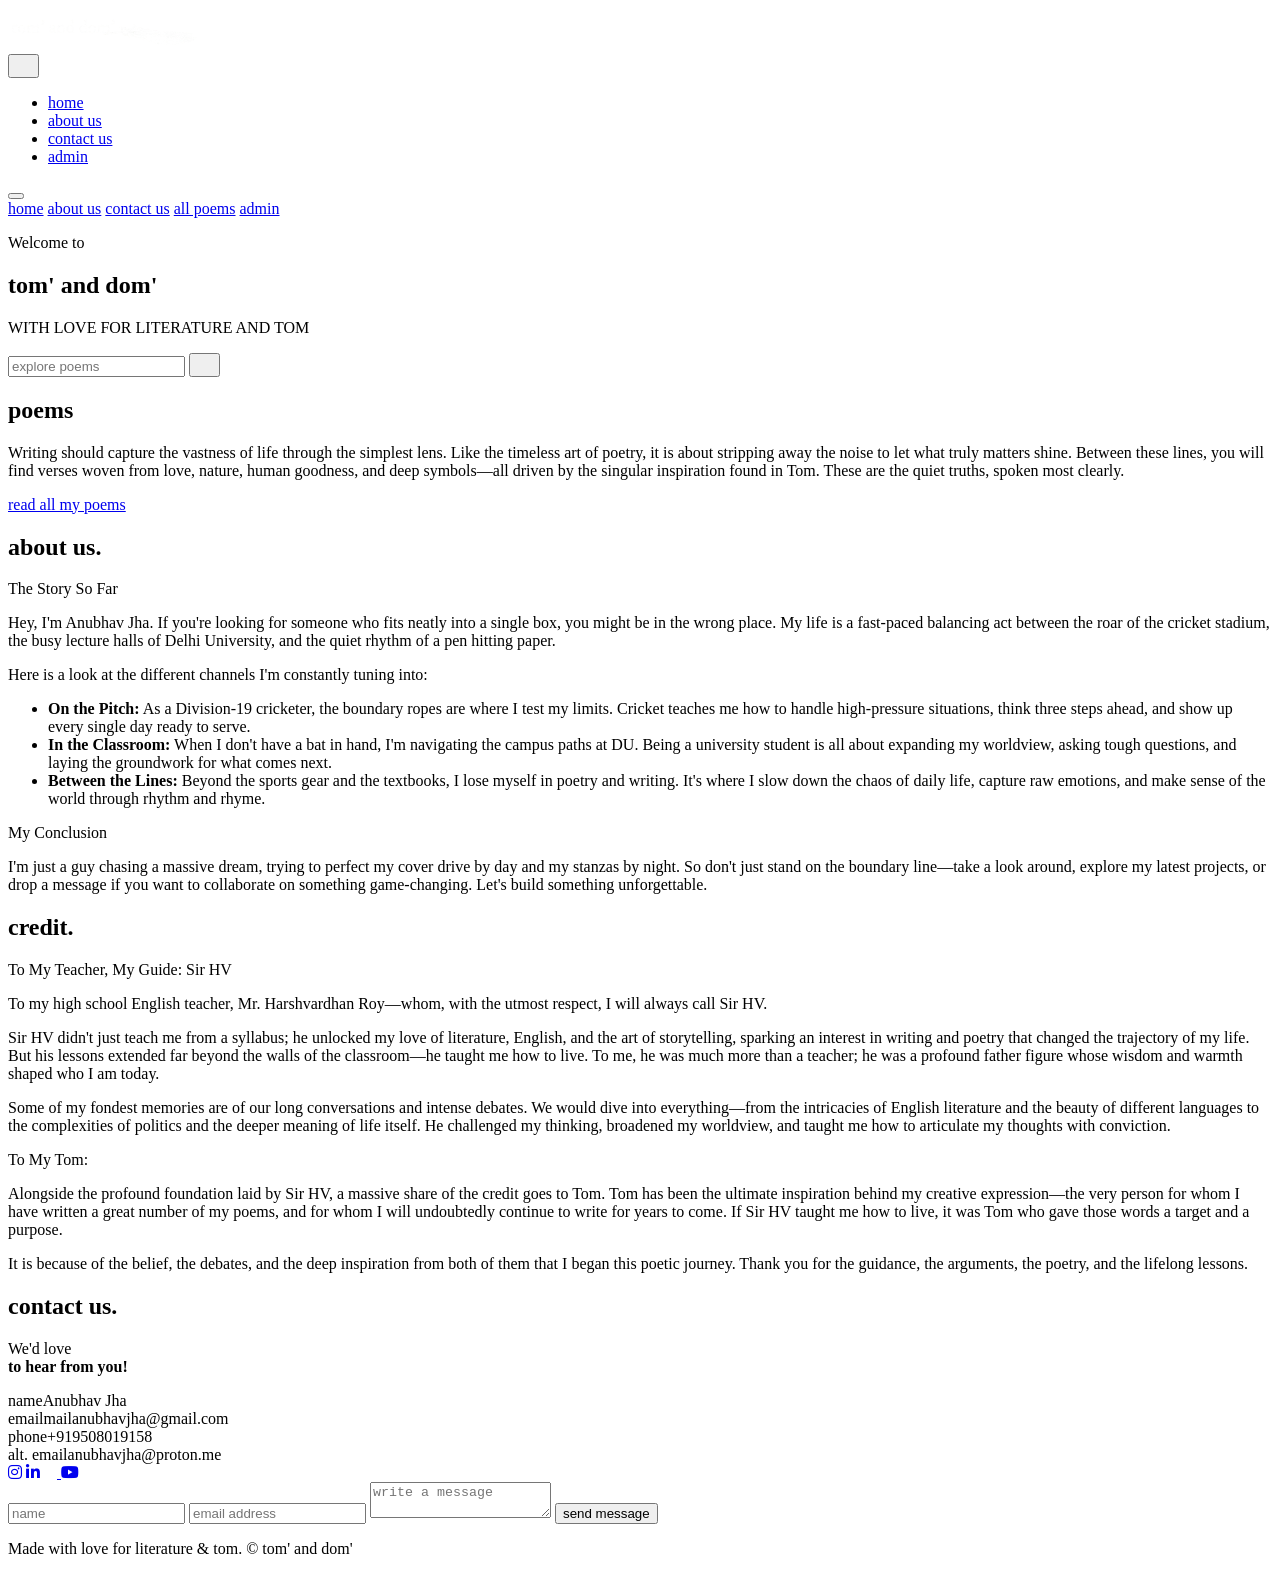
==== commit 23a35f34: "Update index.html" ====
--- a/index.html
+++ b/index.html
@@ -18,15 +18,12 @@
 </head>
 <body>
 
-<!-- NAV -->
 <nav id="navbar">
   <a href="#hero" class="nav-logo" aria-label="tom and dom home">
-    <!-- Replaced text/SVG with your logo -->
-  <img src="assets/images/tom-and-dom-logo.png?v=2" alt="tom' and dom' logo" style="height: 42px; width: auto; object-fit: contain;" />
+    <img src="assets/images/tom-and-dom-logo.png?v=2" alt="tom' and dom' logo" style="height: 42px; width: auto; object-fit: contain;" />
   </a>
   
   <div class="nav-right">
-    <!-- Search pill moved BEFORE the links -->
     <button class="nav-search-pill" id="navSearchBtn" aria-label="Search poems">
       <svg width="15" height="15" viewBox="0 0 16 16" fill="none" aria-hidden="true">
         <circle cx="7" cy="7" r="5" stroke-width="1.5"/>
@@ -34,36 +31,27 @@
       </svg>
     </button>
     
-   <ul class="nav-links">
-  <li><a href="index.html">home</a></li>
-  <li><a href="index.html#about">about us</a></li>
-  <li><a href="index.html#contact">contact us</a></li>
-  <li><a href="admin.html">admin</a></li>      
-   </ul>
+    <ul class="nav-links">
+      <li><a href="index.html">home</a></li>
+      <li><a href="index.html#about">about us</a></li>
+      <li><a href="index.html#contact">contact us</a></li>
+      <li><a href="admin.html">admin</a></li>      
+    </ul>
+  </div>
 
-...
+  <button class="hamburger" id="hamburger" aria-label="Toggle menu" aria-expanded="false">
+    <span></span><span></span><span></span>
+  </button>
+</nav>
 
 <div class="mobile-nav" id="mobileNav" aria-hidden="true">
   <a href="index.html" class="mobile-link">home</a>
   <a href="index.html#about" class="mobile-link">about us</a>
   <a href="index.html#contact" class="mobile-link">contact us</a>
-  <a href="admin.html" class="mobile-link">admin</a> </div>
-    </ul>
-  </div>
-  <button class="hamburger" id="hamburger" aria-label="Toggle menu" aria-expanded="false">
-    <span></span><span></span><span></span>
-  </button>
-</nav>
-
-<!-- MOBILE NAV -->
-<div class="mobile-nav" id="mobileNav" aria-hidden="true">
-  <a href="#hero" class="mobile-link">home</a>
-  <a href="#about" class="mobile-link">about us</a>
-  <a href="#contact" class="mobile-link">contact us</a>
   <a href="poems.html" class="mobile-link">all poems</a>
+  <a href="admin.html" class="mobile-link">admin</a>
 </div>
 
-<!-- HERO -->
 <section id="hero">
   <div class="hero-inner">
     <p class="hero-welcome">Welcome to</p>
@@ -81,7 +69,6 @@
   </div>
 </section>
 
-<!-- POEMS PREVIEW -->
 <section id="poems" class="dark-section">
   <div class="sec-inner center-text">
     <h2 class="sec-heading">poems</h2>
@@ -90,7 +77,6 @@
   </div>
 </section>
 
-<!-- ABOUT -->
 <section id="about" class="dark-section">
   <div class="sec-inner">
     <h2 class="sec-heading">about us.</h2>
@@ -107,7 +93,6 @@
   </div>
 </section>
 
-<!-- CREDIT -->
 <section id="credit" class="dark-section">
   <div class="sec-inner">
     <h2 class="sec-heading">credit.</h2>
@@ -121,7 +106,6 @@
   </div>
 </section>
 
-<!-- CONTACT -->
 <section id="contact" class="dark-section">
   <div class="sec-inner contact-grid">
     <div class="contact-left">
@@ -153,7 +137,6 @@
   </div>
 </section>
 
-<!-- FOOTER -->
 <footer>
   <p>Made with love for literature &amp; tom. &copy; <span id="footerYear"></span> tom' and dom'</p>
 </footer>
--- a/style.css
+++ b/style.css
@@ -1,332 +1,41 @@
-/* =============================================
-   tom' and dom' — style.css
-   IM Fell English × Playfair Display
-   Brown #44342e | Cream #f7f3ed
-   ============================================= */
-:root{
-  --cream:#f7f3ed; --brown:#44342e; --dark:#0d0a09;
-  --gb:rgba(247,243,237,0.06); --gbh:rgba(247,243,237,0.12);
-  --gbd:rgba(247,243,237,0.16);
-  --blur:blur(22px); --blur-sm:blur(14px);
-  --ff-brand:'IM Fell English',serif; --ff-body:'Playfair Display',serif;
-  --nav-h:68px; --pill:50px;
-  --ease:cubic-bezier(0.4,0,0.2,1); --trans:all 0.28s var(--ease);
-  --pv:110px; --ph:72px;
+/* =========================================================
+   GOD MODE ATMOSPHERE THEMES OVERRIDES
+   ========================================================= */
+
+/* 1. Melancholy Theme Vibe */
+body.theme-melancholy {
+  background-color: #121214 !important;
+  color: #9292a6 !important;
+  transition: all 0.8s ease;
 }
-*,*::before,*::after{box-sizing:border-box;margin:0;padding:0}
-html{scroll-behavior:smooth}
-body{
-  font-family:var(--ff-body);color:var(--cream);background-color:var(--dark);
-  background-image:url('assets/images/bg.jpg');
-  background-attachment:fixed;background-size:cover;background-position:center;
-  overflow-x:hidden;-webkit-font-smoothing:antialiased;
-}
-a{text-decoration:none} ul{list-style:none}
-button{cursor:pointer;font-family:var(--ff-body);border:none;background:none}
-input,textarea{font-family:var(--ff-body)}
-
-/* NAV */
-#navbar{
-  position:fixed;top:0;left:0;right:0;z-index:900;height:var(--nav-h);
-  display:flex;align-items:center;justify-content:space-between;padding:0 40px;
-  background:rgba(13,10,9,0.28);
-  backdrop-filter:var(--blur);-webkit-backdrop-filter:var(--blur);
-  border-bottom:1px solid rgba(247,243,237,0.07);transition:background 0.3s ease;
-}
-#navbar.scrolled{background:rgba(10,6,5,0.72)}
-.nav-logo{display:flex;align-items:center;gap:9px;color:var(--cream);flex-shrink:0}
-.logo-mark{stroke:var(--cream);opacity:0.75;flex-shrink:0}
-.logo-text{font-family:var(--ff-brand);font-size:1.05rem;color:var(--cream);letter-spacing:0.01em;white-space:nowrap}
-.nav-search-pill{
-  width:36px;height:36px;border-radius:50%;
-  background:var(--gb);border:1px solid var(--gbd);
-  backdrop-filter:var(--blur-sm);-webkit-backdrop-filter:var(--blur-sm);
-  display:flex;align-items:center;justify-content:center;transition:var(--trans);flex-shrink:0;
-}
-.nav-search-pill svg{stroke:var(--brown)}
-.nav-search-pill:hover{background:var(--gbh);transform:scale(1.08)}
-.nav-right{display:flex;align-items:center;gap:10px}
-.nav-links{display:flex;align-items:center;gap:34px}
-.nav-links a{font-size:0.82rem;color:var(--brown);letter-spacing:0.04em;transition:var(--trans);opacity:0.9}
-.nav-links a:hover{opacity:1;color:var(--cream)}
-.hamburger{
-  display:none;flex-direction:column;gap:5px;
-  padding:9px 11px;border-radius:12px;
-  background:var(--gb);border:1px solid var(--gbd);
-  backdrop-filter:var(--blur-sm);-webkit-backdrop-filter:var(--blur-sm);transition:var(--trans);
-}
-.hamburger span{display:block;width:20px;height:1.5px;background:var(--cream);border-radius:2px;transition:var(--trans)}
-.hamburger.open span:nth-child(1){transform:translateY(6.5px) rotate(45deg)}
-.hamburger.open span:nth-child(2){opacity:0;transform:scaleX(0)}
-.hamburger.open span:nth-child(3){transform:translateY(-6.5px) rotate(-45deg)}
-.mobile-nav{
-  position:fixed;top:var(--nav-h);left:0;right:0;z-index:850;
-  background:rgba(10,6,5,0.95);backdrop-filter:blur(30px);-webkit-backdrop-filter:blur(30px);
-  border-bottom:1px solid var(--gbd);padding:0 32px;display:flex;flex-direction:column;
-  max-height:0;overflow:hidden;transition:max-height 0.38s var(--ease),padding 0.38s ease;
-}
-.mobile-nav.open{max-height:320px;padding:18px 32px 28px}
-.mobile-link{font-size:1rem;color:var(--brown);padding:14px 0;border-bottom:1px solid rgba(247,243,237,0.08);transition:var(--trans);letter-spacing:0.03em}
-.mobile-link:last-child{border-bottom:none}
-.mobile-link:hover{color:var(--cream);padding-left:6px}
-
-/* HERO */
-#hero{
-  position:relative;min-height:100vh;
-  display:flex;flex-direction:column;align-items:center;justify-content:center;text-align:center;
-  padding:calc(var(--nav-h)+40px) 32px 80px;
-  background:rgba(10,5,5,0.50);transition:background 0.08s linear;
-}
-.hero-inner{max-width:660px;width:100%}
-.hero-welcome{font-size:clamp(1.1rem,2.5vw,1.5rem);font-weight:400;color:var(--cream);margin-bottom:6px;letter-spacing:0.015em}
-.hero-title{font-family:'IM Fell English',serif;font-style:normal;font-size:clamp(2.8rem,8vw,5.6rem);color:var(--cream);line-height:1.08;letter-spacing:-0.01em;margin-bottom:18px}
-.hero-sub{font-size:clamp(0.6rem,1.2vw,0.72rem);letter-spacing:0.28em;text-transform:uppercase;color:var(--cream);opacity:0.65;margin-bottom:52px}
-.hero-search{
-  display:flex;align-items:center;
-  background:rgba(247,243,237,0.09);backdrop-filter:var(--blur);-webkit-backdrop-filter:var(--blur);
-  border:1px solid rgba(247,243,237,0.22);border-radius:var(--pill);
-  padding:10px 10px 10px 26px;max-width:430px;width:100%;margin:0 auto;gap:10px;transition:var(--trans);
-}
-.hero-search:focus-within{background:rgba(247,243,237,0.14);border-color:rgba(247,243,237,0.38);box-shadow:0 0 0 4px rgba(247,243,237,0.05)}
-.hero-input{flex:1;background:none;border:none;outline:none;font-size:0.88rem;color:#ffffff;caret-color:#ffffff;min-width:0}
-.hero-input::placeholder{color:#ffffff;opacity:0.85}
-.hero-search-btn{
-  width:36px;height:36px;border-radius:50%;
-  background:rgba(247,243,237,0.13);border:1px solid rgba(247,243,237,0.22);
-  display:flex;align-items:center;justify-content:center;
-  flex-shrink:0;transition:var(--trans);backdrop-filter:var(--blur-sm);-webkit-backdrop-filter:var(--blur-sm);
-}
-.hero-search-btn svg{stroke:#ffffff}
-.hero-search-btn:hover{background:rgba(247,243,237,0.25);transform:scale(1.08)}
-
-/* DARK SECTIONS */
-.dark-section{background:rgba(5,3,3,0.88);position:relative}
-.sec-inner{max-width:860px;margin:0 auto;padding:var(--pv) var(--ph)}
-.center-text{text-align:center}
-.sec-heading{font-weight:300;font-size:clamp(2.8rem,6.5vw,5rem);color:var(--cream);letter-spacing:-0.015em;line-height:1;margin-bottom:14px}
-.sec-sub{font-size:0.95rem;font-style:italic;color:var(--cream);opacity:0.6;margin-bottom:32px;font-weight:400}
-.conclusion-label{margin-top:44px}
-.body-txt{font-size:0.96rem;line-height:1.92;color:var(--cream);opacity:0.82;margin-bottom:18px;font-weight:400}
-.italic-txt{font-style:italic}
-.dot-list{margin:14px 0 14px 4px}
-.dot-list li{position:relative;padding-left:22px;margin-bottom:18px;font-size:0.95rem;line-height:1.85;color:var(--cream);opacity:0.82}
-.dot-list li::before{content:'•';position:absolute;left:0;top:0;color:var(--cream);font-size:1rem;line-height:1.85}
-.dot-list li strong{font-style:italic;font-weight:600}
-
-/* POEMS */
-#poems .sec-inner{text-align:center}
-.poems-desc{font-size:0.97rem;line-height:1.95;color:var(--cream);opacity:0.82;max-width:620px;margin:0 auto 48px;font-style:italic}
-
-/* BUTTON */
-.btn-outline{
-  display:inline-flex;align-items:center;justify-content:center;
-  font-size:0.82rem;color:var(--brown);letter-spacing:0.09em;
-  background:rgba(247,243,237,0.09);border:1px solid rgba(247,243,237,0.22);
-  border-radius:var(--pill);padding:13px 34px;
-  backdrop-filter:var(--blur-sm);-webkit-backdrop-filter:var(--blur-sm);transition:var(--trans);
-}
-.btn-outline:hover{background:rgba(247,243,237,0.18);border-color:rgba(247,243,237,0.38);color:var(--cream);transform:translateY(-2px);box-shadow:0 12px 32px rgba(0,0,0,0.28)}
-
-/* CREDIT */
-.credit-to-name{font-size:1rem;font-style:italic;font-weight:600;color:var(--cream);margin:40px 0 18px}
-
-/* CONTACT */
-.contact-grid{display:grid;grid-template-columns:1fr 1fr;gap:80px;align-items:start}
-.contact-tagline{font-size:1.45rem;font-weight:300;color:var(--cream);opacity:0.85;line-height:1.35;margin-bottom:38px;font-style:italic}
-.contact-tagline strong{display:block;font-size:1.7rem;font-weight:500;font-style:normal;opacity:1}
-.contact-details{display:flex;flex-direction:column;gap:14px;margin-bottom:36px}
-.detail-row{display:flex;flex-direction:column;gap:3px}
-.detail-label{font-size:0.68rem;text-transform:uppercase;letter-spacing:0.18em;color:var(--cream);opacity:0.4}
-.detail-val{font-size:0.9rem;color:var(--cream);opacity:0.8}
-.social-row{display:flex;align-items:center;gap:12px}
-.social-icon{
-  width:40px;height:40px;border-radius:50%;
-  background:rgba(247,243,237,0.08);border:1px solid rgba(247,243,237,0.16);
-  backdrop-filter:var(--blur-sm);-webkit-backdrop-filter:var(--blur-sm);
-  display:flex;align-items:center;justify-content:center;
-  color:#fff;font-size:0.88rem;transition:var(--trans);
-}
-.social-icon svg{fill:#fff}
-.social-icon:hover{background:rgba(247,243,237,0.2);transform:translateY(-3px);box-shadow:0 8px 20px rgba(0,0,0,0.3)}
-.contact-form{display:flex;flex-direction:column;gap:14px}
-.form-field{
-  width:100%;background:rgba(247,243,237,0.06);border:1px solid rgba(247,243,237,0.16);
-  border-radius:var(--pill);padding:15px 24px;font-size:0.85rem;color:#ffffff;
-  outline:none;transition:var(--trans);backdrop-filter:var(--blur-sm);-webkit-backdrop-filter:var(--blur-sm);
-}
-.form-field::placeholder{color:#ffffff;opacity:0.8}
-.form-field:focus{background:rgba(247,243,237,0.11);border-color:rgba(247,243,237,0.34);box-shadow:0 0 0 3px rgba(247,243,237,0.05)}
-.form-msg{border-radius:20px;min-height:130px;resize:vertical;padding:18px 24px}
-.submit-btn{align-self:flex-start}
-
-/* FOOTER */
-footer{background:rgba(4,2,2,0.96);text-align:center;padding:22px 20px;border-top:1px solid rgba(247,243,237,0.06)}
-footer p{font-size:0.73rem;color:var(--cream);opacity:0.35;letter-spacing:0.06em}
-
-/* POEMS PAGE */
-.pg-hero{
-  min-height:40vh;display:flex;flex-direction:column;align-items:center;justify-content:center;text-align:center;
-  padding:calc(var(--nav-h)+50px) 32px 60px;background:rgba(10,5,5,0.55);
-}
-.pg-hero-title{font-family:var(--ff-brand);font-style:italic;font-size:clamp(2.6rem,6vw,4.2rem);color:var(--cream);margin-bottom:14px}
-.pg-hero-sub{font-size:0.78rem;color:var(--cream);opacity:0.5;letter-spacing:0.22em;text-transform:uppercase;margin-bottom:36px}
-.pg-search-wrap{
-  display:flex;align-items:center;background:rgba(247,243,237,0.09);
-  backdrop-filter:var(--blur);-webkit-backdrop-filter:var(--blur);
-  border:1px solid rgba(247,243,237,0.22);border-radius:var(--pill);
-  padding:10px 10px 10px 26px;max-width:400px;width:100%;gap:10px;transition:var(--trans);
-}
-.pg-search-wrap:focus-within{background:rgba(247,243,237,0.14);border-color:rgba(247,243,237,0.38)}
-.pg-search-input{flex:1;background:none;border:none;outline:none;font-size:0.88rem;color:#ffffff;caret-color:#ffffff;min-width:0}
-.pg-search-input::placeholder{color:#ffffff;opacity:0.85}
-.pg-search-btn{
-  width:36px;height:36px;border-radius:50%;background:rgba(247,243,237,0.13);border:1px solid rgba(247,243,237,0.22);
-  display:flex;align-items:center;justify-content:center;flex-shrink:0;transition:var(--trans);
-  backdrop-filter:var(--blur-sm);-webkit-backdrop-filter:var(--blur-sm);
-}
-.pg-search-btn svg{stroke:#ffffff}
-.pg-search-btn:hover{background:rgba(247,243,237,0.25)}
-.poem-grid-section{background:rgba(5,3,3,0.88);min-height:60vh;padding:70px var(--ph)}
-.poems-count{max-width:1100px;margin:0 auto 28px;font-size:0.75rem;letter-spacing:0.16em;text-transform:uppercase;color:var(--cream);opacity:0.35}
-.poem-grid{display:grid;grid-template-columns:repeat(auto-fill,minmax(280px,1fr));gap:22px;max-width:1100px;margin:0 auto}
-.poem-card{
-  background:rgba(247,243,237,0.05);border:1px solid rgba(247,243,237,0.12);
-  border-radius:20px;padding:30px 28px;cursor:pointer;transition:var(--trans);
-  backdrop-filter:var(--blur-sm);-webkit-backdrop-filter:var(--blur-sm);position:relative;overflow:hidden;
-}
-.poem-card::before{content:'';position:absolute;inset:0;background:linear-gradient(135deg,rgba(247,243,237,0.04) 0%,transparent 60%);pointer-events:none}
-.poem-card:hover{background:rgba(247,243,237,0.1);border-color:rgba(247,243,237,0.24);transform:translateY(-4px);box-shadow:0 18px 40px rgba(0,0,0,0.35)}
-.poem-card-date{font-size:0.68rem;text-transform:uppercase;letter-spacing:0.18em;color:var(--cream);opacity:0.38;margin-bottom:12px}
-.poem-card-title{font-family:var(--ff-brand);font-style:italic;font-size:1.2rem;color:var(--cream);margin-bottom:14px;line-height:1.3}
-.poem-card-excerpt{font-size:0.84rem;line-height:1.75;color:var(--cream);opacity:0.58;display:-webkit-box;-webkit-line-clamp:3;-webkit-box-orient:vertical;overflow:hidden}
-.poem-card-tags{display:flex;flex-wrap:wrap;gap:6px;margin-top:18px}
-.poem-tag{font-size:0.65rem;letter-spacing:0.1em;text-transform:uppercase;color:var(--cream);opacity:0.45;background:rgba(247,243,237,0.07);border:1px solid rgba(247,243,237,0.11);border-radius:20px;padding:4px 12px}
-.poems-empty{text-align:center;padding:80px 20px;color:var(--cream);opacity:0.38;font-style:italic;font-size:1.05rem;grid-column:1/-1}
-.poems-loading{text-align:center;padding:80px 20px;grid-column:1/-1}
-.spinner{width:36px;height:36px;border:2px solid rgba(247,243,237,0.15);border-top-color:rgba(247,243,237,0.6);border-radius:50%;animation:spin 0.8s linear infinite;margin:0 auto}
-@keyframes spin{to{transform:rotate(360deg)}}
-
-/* POEM MODAL */
-.poem-modal-overlay{
-  position:fixed;inset:0;z-index:1000;background:rgba(5,3,3,0.92);
-  backdrop-filter:blur(30px);-webkit-backdrop-filter:blur(30px);
-  display:flex;align-items:center;justify-content:center;padding:24px;
-  opacity:0;pointer-events:none;transition:opacity 0.3s ease;
-}
-.poem-modal-overlay.open{opacity:1;pointer-events:all}
-.poem-modal{
-  background:rgba(247,243,237,0.06);border:1px solid rgba(247,243,237,0.16);
-  border-radius:24px;padding:50px 52px;max-width:660px;width:100%;max-height:88vh;overflow-y:auto;
-  transform:translateY(20px);transition:transform 0.3s ease;
-  backdrop-filter:blur(24px);-webkit-backdrop-filter:blur(24px);position:relative;
-  scrollbar-width:thin;scrollbar-color:rgba(247,243,237,0.2) transparent;
-}
-.poem-modal-overlay.open .poem-modal{transform:translateY(0)}
-.poem-modal-close{
-  position:absolute;top:20px;right:22px;width:36px;height:36px;border-radius:50%;
-  background:rgba(247,243,237,0.08);border:1px solid rgba(247,243,237,0.16);
-  display:flex;align-items:center;justify-content:center;color:var(--cream);font-size:1.2rem;transition:var(--trans);line-height:1;
-}
-.poem-modal-close:hover{background:rgba(247,243,237,0.18)}
-.poem-modal-date{font-size:0.7rem;letter-spacing:0.2em;text-transform:uppercase;color:var(--cream);opacity:0.4;margin-bottom:14px}
-.poem-modal-title{font-family:var(--ff-brand);font-style:italic;font-size:clamp(1.6rem,3.5vw,2.2rem);color:var(--cream);margin-bottom:32px;line-height:1.2}
-.poem-modal-body{font-size:0.98rem;line-height:2.1;color:var(--cream);opacity:0.85;white-space:pre-wrap;font-style:italic}
-.poem-modal-tags{display:flex;flex-wrap:wrap;gap:6px;margin-top:30px;padding-top:22px;border-top:1px solid rgba(247,243,237,0.1)}
-
-/* RESPONSIVE */
-@media(max-width:900px){
-  :root{--pv:80px;--ph:44px}
-  .contact-grid{grid-template-columns:1fr;gap:54px}
-  .poem-grid-section{padding:60px 36px}
-}
-@media(max-width:640px){
-  :root{--nav-h:60px;--pv:68px;--ph:24px}
-  #navbar{padding:0 20px}
-  .nav-links,.nav-search-pill{display:none}
-  .hamburger{display:flex}
-  .hero-search{max-width:100%}
-  .poem-grid-section{padding:56px 20px}
-  .poem-grid{grid-template-columns:1fr}
-  .poem-modal{padding:38px 26px}
-  .submit-btn{align-self:stretch;text-align:center}
-  .pg-hero{padding:calc(var(--nav-h)+36px) 20px 50px}
-}
-@media(min-width:1280px){
-  :root{--ph:100px}
-  .sec-inner{max-width:920px}
-}
-@media(prefers-reduced-motion:reduce){*,*::before,*::after{animation-duration:0.01ms!important;transition-duration:0.01ms!important}}
-
-/* ──────────────────────────────────────────────────────────
-   CUSTOM OVERRIDES: WHITE TEXT, LOGO SPACING & FONT FIXES
-   ────────────────────────────────────────────────────────── */
-
-/* Make nav links text white */
-.nav-links a {
-  color: #ffffff !important;
-  opacity: 0.95 !important;
+body.theme-melancholy .poem-card, 
+body.theme-melancholy .form-section {
+  background: rgba(146, 146, 166, 0.04) !important;
+  border-color: rgba(146, 146, 166, 0.15) !important;
 }
 
-/* Make nav search icon white */
-.nav-search-pill svg {
-  stroke: #ffffff !important;
+/* 2. Midnight Moon Theme Vibe */
+body.theme-midnight {
+  background-color: #030710 !important;
+  color: #b0cbf7 !important;
+  transition: all 0.8s ease;
+}
+body.theme-midnight h1, body.theme-midnight h2, body.theme-midnight h3 {
+  color: #e0ebff !important;
+  text-shadow: 0 0 12px rgba(176, 203, 247, 0.4);
 }
 
-/* Force the main landing title to use IM Fell English without italics */
-.hero-title, .pg-hero-title {
-  font-family: 'IM Fell English', serif !important;
-  font-style: normal !important;
+/* 3. Vintage Parchment Theme Vibe */
+body.theme-parchment {
+  background-color: #f4ecd8 !important;
+  color: #3c2f25 !important;
+  transition: all 0.8s ease;
 }
-
-/* Make text inside the big middle search box white */
-.hero-input {
-  color: #ffffff !important;
+body.theme-parchment h1, body.theme-parchment h2, body.theme-parchment h3 {
+  color: #241a10 !important;
 }
-.hero-input::placeholder {
-  color: #ffffff !important;
-  opacity: 0.85 !important;
+body.theme-parchment .poem-card,
+body.theme-parchment .form-section {
+  background: rgba(60, 47, 37, 0.03) !important;
+  border-color: rgba(60, 47, 37, 0.2) !important;
 }
-.hero-search-btn svg {
-  stroke: #ffffff !important;
-}
-
-/* Make text inside the poems grid search box white */
-.pg-search-input {
-  color: #ffffff !important;
-}
-.pg-search-input::placeholder {
-  color: #ffffff !important;
-  opacity: 0.85 !important;
-}
-.pg-search-btn svg {
-  stroke: #ffffff !important;
-}
-
-/* Make contact form input text white */
-.form-field {
-  color: #ffffff !important;
-}
-.form-field::placeholder {
-  color: #ffffff !important;
-  opacity: 0.8 !important;
-}
-
-/* Make the main page poem section longer and more spacious */
-#poems .sec-inner {
-  padding-top: 160px !important;    /* Increases top spacing */
-  padding-bottom: 160px !important; /* Increases bottom spacing */
-}
-
-/* Give the description text a more elegant, breathing layout */
-.poems-desc {
-  line-height: 2.3 !important;      /* Widens space between text lines */
-  margin-bottom: 64px !important;   /* Pushes the button down further */
-  letter-spacing: 0.02em;           /* Slightly opens up the letters */
-}
-
-/* Custom font update for the about section introduction */
-.body-txt.italic-txt {
-  font-family: 'Playfair Display', serif;
-  font-size: 1.1rem; /* Adjust the size slightly if you want it to stand out */
-  line-height: 1.6;  /* Gives it beautiful, poetic spacing */
-}
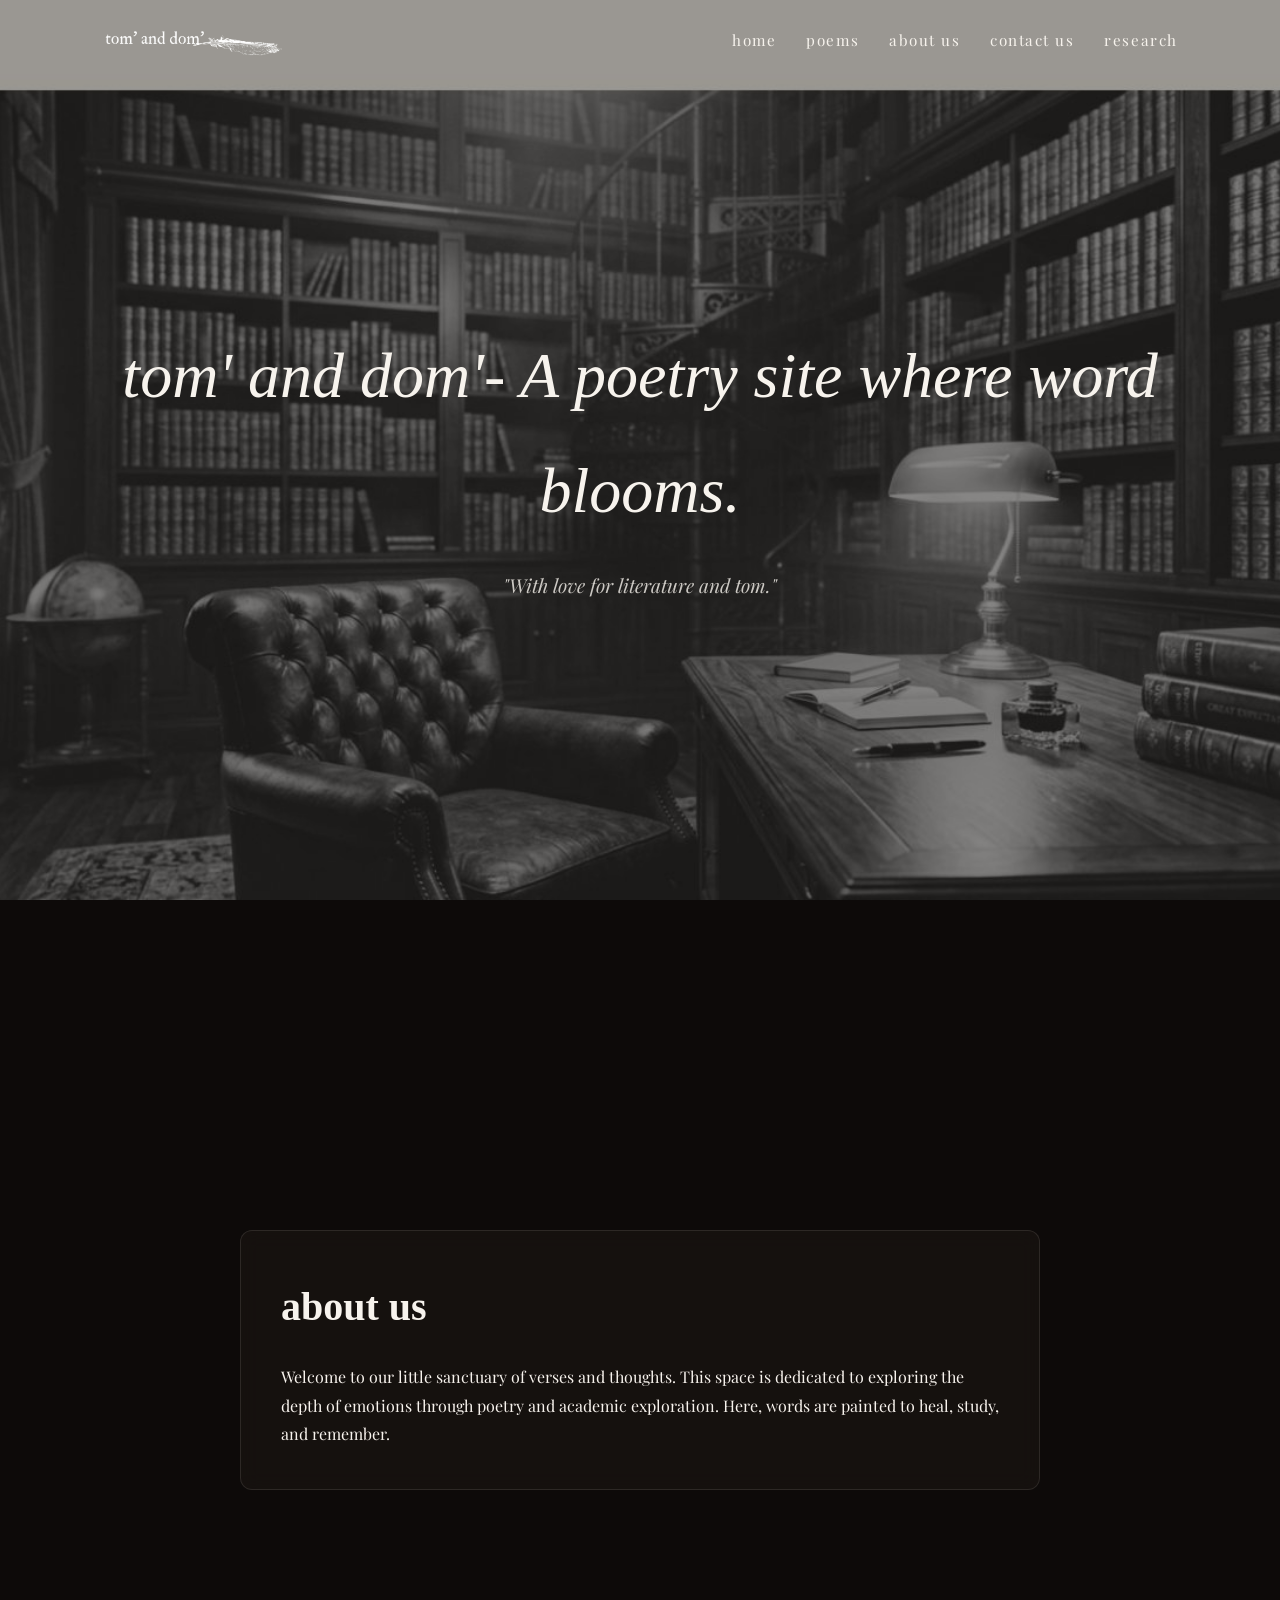
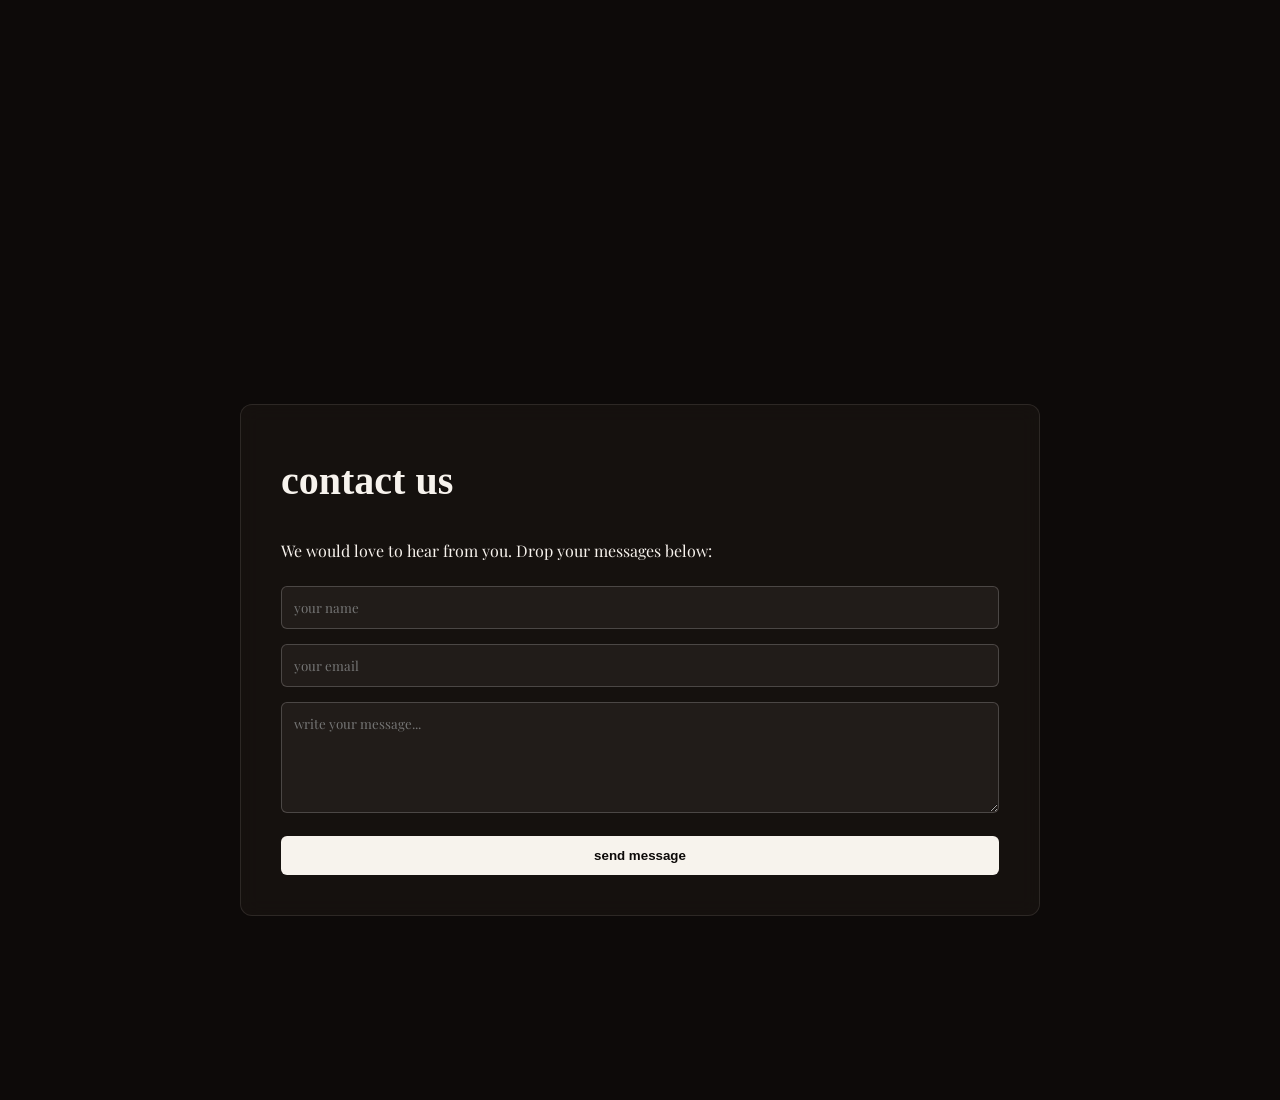
==== commit 64077ffb: "Update index.html" ====
--- a/index.html
+++ b/index.html
@@ -3,144 +3,63 @@
 <head>
   <meta charset="UTF-8"/>
   <meta name="viewport" content="width=device-width,initial-scale=1.0"/>
-  <meta name="theme-color" content="#0d0a09"/>
-  <meta name="description" content="tom' and dom' — with love for literature and tom."/>
-  <meta name="apple-mobile-web-app-capable" content="yes"/>
-  <meta name="apple-mobile-web-app-status-bar-style" content="black-translucent"/>
   <title>tom' and dom'</title>
-  <link rel="manifest" href="manifest.json"/>
-  <link rel="apple-touch-icon" href="assets/icons/icon-192.png"/>
-  <link rel="preconnect" href="https://fonts.googleapis.com"/>
-  <link rel="preconnect" href="https://fonts.gstatic.com" crossorigin/>
-  <link href="https://fonts.googleapis.com/css2?family=IM+Fell+English:ital@0;1&family=Playfair+Display:ital,wght@0,300;0,400;0,500;0,600;0,700;1,300;1,400;1,500&display=swap" rel="stylesheet"/>
-  <link rel="stylesheet" href="https://cdnjs.cloudflare.com/ajax/libs/font-awesome/6.5.1/css/all.min.css" crossorigin="anonymous"/>
-  <link rel="stylesheet" href="style.css?v=2"/>
+  <link rel="stylesheet" href="style.css"/>
+  <link rel="stylesheet" href="https://cdnjs.cloudflare.com/ajax/libs/font-awesome/6.5.1/css/all.min.css"/>
 </head>
 <body>
 
-<nav id="navbar">
-  <a href="#hero" class="nav-logo" aria-label="tom and dom home">
-    <img src="assets/images/tom-and-dom-logo.png?v=2" alt="tom' and dom' logo" style="height: 42px; width: auto; object-fit: contain;" />
-  </a>
-  
-  <div class="nav-right">
-    <button class="nav-search-pill" id="navSearchBtn" aria-label="Search poems">
-      <svg width="15" height="15" viewBox="0 0 16 16" fill="none" aria-hidden="true">
-        <circle cx="7" cy="7" r="5" stroke-width="1.5"/>
-        <path d="M11 11L14.5 14.5" stroke-width="1.5" stroke-linecap="round"/>
-      </svg>
-    </button>
-    
+  <nav id="navbar">
+    <a href="index.html" class="logo">
+      <img src="assets/images/tom-and-dom-logo.png" alt="tom' and dom' logo" class="logo-img">
+    </a>
     <ul class="nav-links">
       <li><a href="index.html">home</a></li>
-      <li><a href="index.html#about">about us</a></li>
-      <li><a href="index.html#contact">contact us</a></li>
-      <li><a href="admin.html">admin</a></li>      
+      <li><a href="poems.html">poems</a></li>
+      <li><a href="#about">about us</a></li>
+      <li><a href="#contact">contact us</a></li>
+      <li><a href="research.html" target="_blank">research</a></li>
     </ul>
-  </div>
+  </nav>
 
-  <button class="hamburger" id="hamburger" aria-label="Toggle menu" aria-expanded="false">
-    <span></span><span></span><span></span>
-  </button>
-</nav>
+  <section class="welcome-section">
+    <h1>tom' and dom'- A poetry site where word blooms.</h1>
+    <p style="font-size: 1.2rem; font-style: italic; opacity: 0.8;">"With love for literature and tom."</p>
+  </section>
 
-<div class="mobile-nav" id="mobileNav" aria-hidden="true">
-  <a href="index.html" class="mobile-link">home</a>
-  <a href="index.html#about" class="mobile-link">about us</a>
-  <a href="index.html#contact" class="mobile-link">contact us</a>
-  <a href="poems.html" class="mobile-link">all poems</a>
-  <a href="admin.html" class="mobile-link">admin</a>
-</div>
+  <section id="about">
+    <div class="container-dark">
+      <h2 style="font-family: 'IM Fell English', serif; font-size: 2.5rem; margin-bottom: 20px;">about us</h2>
+      <p>Welcome to our little sanctuary of verses and thoughts. This space is dedicated to exploring the depth of emotions through poetry and academic exploration. Here, words are painted to heal, study, and remember.</p>
+    </div>
+  </section>
 
-<section id="hero">
-  <div class="hero-inner">
-    <p class="hero-welcome">Welcome to</p>
-    <h1 class="hero-title">tom' and dom'</h1>
-    <p class="hero-sub">WITH LOVE FOR LITERATURE AND TOM</p>
-    <div class="hero-search" role="search">
-      <input type="text" id="heroInput" class="hero-input" placeholder="explore poems" aria-label="Search poems"/>
-      <button class="hero-search-btn" id="heroSearchBtn" aria-label="Search">
-        <svg width="15" height="15" viewBox="0 0 16 16" fill="none" aria-hidden="true">
-          <circle cx="7" cy="7" r="5" stroke-width="1.5"/>
-          <path d="M11 11L14.5 14.5" stroke-width="1.5" stroke-linecap="round"/>
-        </svg>
-      </button>
-    </div>
-  </div>
-</section>
-
-<section id="poems" class="dark-section">
-  <div class="sec-inner center-text">
-    <h2 class="sec-heading">poems</h2>
-    <p class="poems-desc">Writing should capture the vastness of life through the simplest lens. Like the timeless art of poetry, it is about stripping away the noise to let what truly matters shine. Between these lines, you will find verses woven from love, nature, human goodness, and deep symbols—all driven by the singular inspiration found in Tom. These are the quiet truths, spoken most clearly.</p>
-    <a href="poems.html" class="btn-outline">read all my poems</a>
-  </div>
-</section>
-
-<section id="about" class="dark-section">
-  <div class="sec-inner">
-    <h2 class="sec-heading">about us.</h2>
-    <p class="sec-sub">The Story So Far</p>
-    <p class="body-txt italic-txt">Hey, I'm Anubhav Jha. If you're looking for someone who fits neatly into a single box, you might be in the wrong place. My life is a fast-paced balancing act between the roar of the cricket stadium, the busy lecture halls of Delhi University, and the quiet rhythm of a pen hitting paper.</p>
-    <p class="body-txt">Here is a look at the different channels I'm constantly tuning into:</p>
-    <ul class="dot-list">
-      <li><strong>On the Pitch:</strong> As a Division-19 cricketer, the boundary ropes are where I test my limits. Cricket teaches me how to handle high-pressure situations, think three steps ahead, and show up every single day ready to serve.</li>
-      <li><strong>In the Classroom:</strong> When I don't have a bat in hand, I'm navigating the campus paths at DU. Being a university student is all about expanding my worldview, asking tough questions, and laying the groundwork for what comes next.</li>
-      <li><strong> Between the Lines:</strong> Beyond the sports gear and the textbooks, I lose myself in poetry and writing. It's where I slow down the chaos of daily life, capture raw emotions, and make sense of the world through rhythm and rhyme.</li>
-    </ul>
-    <p class="sec-sub conclusion-label">My Conclusion</p>
-    <p class="body-txt">I'm just a guy chasing a massive dream, trying to perfect my cover drive by day and my stanzas by night. So don't just stand on the boundary line—take a look around, explore my latest projects, or drop a message if you want to collaborate on something game-changing. Let's build something unforgettable.</p>
-  </div>
-</section>
-
-<section id="credit" class="dark-section">
-  <div class="sec-inner">
-    <h2 class="sec-heading">credit.</h2>
-    <p class="sec-sub">To My Teacher, My Guide: Sir HV</p>
-    <p class="body-txt">To my high school English teacher, Mr. Harshvardhan Roy—whom, with the utmost respect, I will always call Sir HV.</p>
-    <p class="body-txt">Sir HV didn't just teach me from a syllabus; he unlocked my love of literature, English, and the art of storytelling, sparking an interest in writing and poetry that changed the trajectory of my life. But his lessons extended far beyond the walls of the classroom—he taught me how to live. To me, he was much more than a teacher; he was a profound father figure whose wisdom and warmth shaped who I am today.</p>
-    <p class="body-txt">Some of my fondest memories are of our long conversations and intense debates. We would dive into everything—from the intricacies of English literature and the beauty of different languages to the complexities of politics and the deeper meaning of life itself. He challenged my thinking, broadened my worldview, and taught me how to articulate my thoughts with conviction.</p>
-    <p class="credit-to-name">To My Tom:</p>
-    <p class="body-txt">Alongside the profound foundation laid by Sir HV, a massive share of the credit goes to Tom. Tom has been the ultimate inspiration behind my creative expression—the very person for whom I have written a great number of my poems, and for whom I will undoubtedly continue to write for years to come. If Sir HV taught me how to live, it was Tom who gave those words a target and a purpose.</p>
-    <p class="body-txt">It is because of the belief, the debates, and the deep inspiration from both of them that I began this poetic journey. Thank you for the guidance, the arguments, the poetry, and the lifelong lessons.</p>
-  </div>
-</section>
-
-<section id="contact" class="dark-section">
-  <div class="sec-inner contact-grid">
-    <div class="contact-left">
-      <h2 class="sec-heading">contact us.</h2>
-      <p class="contact-tagline">We'd love<br/><strong>to hear from you!</strong></p>
-      <div class="contact-details">
-        <div class="detail-row"><span class="detail-label">name</span><span class="detail-val">Anubhav Jha</span></div>
-        <div class="detail-row"><span class="detail-label">email</span><span class="detail-val">mailanubhavjha@gmail.com</span></div>
-        <div class="detail-row"><span class="detail-label">phone</span><span class="detail-val">+919508019158</span></div>
-        <div class="detail-row"><span class="detail-label">alt. email</span><span class="detail-val">anubhavjha@proton.me</span></div>
-      </div>
-      <div class="social-row">
-        <a href="https://instagram.com/anubhav.jhaa" class="social-icon" aria-label="Instagram" target="_blank" rel="noopener noreferrer"><i class="fab fa-instagram" aria-hidden="true"></i></a>
-        <a href="#" class="social-icon" aria-label="LinkedIn" target="_blank" rel="noopener noreferrer"><i class="fab fa-linkedin-in" aria-hidden="true"></i></a>
-        <a href="https://x.com/imajha" class="social-icon" aria-label="X" target="_blank" rel="noopener noreferrer">
-          <svg width="13" height="13" viewBox="0 0 24 24" fill="white" aria-hidden="true"><path d="M18.244 2.25h3.308l-7.227 8.26 8.502 11.24H16.17l-4.714-6.231-5.401 6.231H2.744l7.73-8.835L1.254 2.25H8.08l4.253 5.622zm-1.161 17.52h1.833L7.084 4.126H5.117z"/></svg>
-        </a>
-        <a href="https://youtube.com/AnubhavNJha" class="social-icon" aria-label="YouTube" target="_blank" rel="noopener noreferrer"><i class="fab fa-youtube" aria-hidden="true"></i></a>
-      </div>
-    </div>
-    <div class="contact-right">
-      <form class="contact-form" id="contactForm" novalidate>
-        <input type="text" class="form-field" name="name" placeholder="name" autocomplete="name" aria-label="Your name" required/>
-        <input type="email" class="form-field" name="email" placeholder="email address" autocomplete="email" aria-label="Your email" required/>
-        <textarea class="form-field form-msg" name="message" placeholder="write a message" aria-label="Your message" required></textarea>
-        <button type="submit" class="btn-outline submit-btn">send message</button>
+  <section id="contact">
+    <div class="container-dark">
+      <h2 style="font-family: 'IM Fell English', serif; font-size: 2.5rem; margin-bottom: 20px;">contact us</h2>
+      <p style="margin-bottom: 20px;">We would love to hear from you. Drop your messages below:</p>
+      
+      <form id="contactForm">
+        <input type="text" class="form-field" placeholder="your name" required>
+        <input type="email" class="form-field" placeholder="your email" required>
+        <textarea class="form-field" rows="5" placeholder="write your message..." required></textarea>
+        <button type="submit" class="btn-submit">send message</button>
       </form>
     </div>
-  </div>
-</section>
+  </section>
 
-<footer>
-  <p>Made with love for literature &amp; tom. &copy; <span id="footerYear"></span> tom' and dom'</p>
-</footer>
+  <script>
+    window.addEventListener('scroll', () => {
+      const navbar = document.getElementById('navbar');
+      if (window.scrollY > 50) {
+        navbar.classList.add('scrolled');
+        document.body.classList.add('scrolled');
+      } else {
+        navbar.classList.remove('scrolled');
+        document.body.classList.remove('scrolled');
+      }
+    });
+  </script>
 
-<script src="script.js?v=2"></script>
 </body>
 </html>
--- a/style.css
+++ b/style.css
@@ -1,41 +1,181 @@
 /* =========================================================
-   GOD MODE ATMOSPHERE THEMES OVERRIDES
+   tom' and dom' — style.css (CLEAN MINIMAL THEME)
    ========================================================= */
 
-/* 1. Melancholy Theme Vibe */
-body.theme-melancholy {
-  background-color: #121214 !important;
-  color: #9292a6 !important;
-  transition: all 0.8s ease;
-}
-body.theme-melancholy .poem-card, 
-body.theme-melancholy .form-section {
-  background: rgba(146, 146, 166, 0.04) !important;
-  border-color: rgba(146, 146, 166, 0.15) !important;
+@import url('https://fonts.googleapis.com/css2?family=IM+Fell+English:ital@0;1&family=Playfair+Display:ital,wght@0,300;0,400;0,500;0,600;0,700;1,300;1,400;1,500&display=swap');
+
+* {
+  box-sizing: border-box;
+  margin: 0;
+  padding: 0;
 }
 
-/* 2. Midnight Moon Theme Vibe */
-body.theme-midnight {
-  background-color: #030710 !important;
-  color: #b0cbf7 !important;
-  transition: all 0.8s ease;
-}
-body.theme-midnight h1, body.theme-midnight h2, body.theme-midnight h3 {
-  color: #e0ebff !important;
-  text-shadow: 0 0 12px rgba(176, 203, 247, 0.4);
+body {
+  background-image: url('assets/images/bg.jpg');
+  background-size: cover;
+  background-position: center;
+  background-attachment: fixed;
+  background-color: #0d0a09;
+  color: #f7f3ed;
+  font-family: 'Playfair Display', serif;
+  line-height: 1.8;
+  overflow-x: hidden;
+  position: relative;
 }
 
-/* 3. Vintage Parchment Theme Vibe */
-body.theme-parchment {
-  background-color: #f4ecd8 !important;
-  color: #3c2f25 !important;
-  transition: all 0.8s ease;
+/* Legibility Dark Shade Overlay on Scroll */
+body::before {
+  content: '';
+  position: fixed;
+  top: 0;
+  left: 0;
+  width: 100%;
+  height: 100%;
+  background: rgba(13, 10, 9, 0.4); /* Light dark tint on landing */
+  z-index: -1;
+  transition: background 0.5s ease;
 }
-body.theme-parchment h1, body.theme-parchment h2, body.theme-parchment h3 {
-  color: #241a10 !important;
+
+body.scrolled::before {
+  background: rgba(13, 10, 9, 0.85); /* Deep dark shade on scroll */
 }
-body.theme-parchment .poem-card,
-body.theme-parchment .form-section {
-  background: rgba(60, 47, 37, 0.03) !important;
-  border-color: rgba(60, 47, 37, 0.2) !important;
+
+/* Header & Nav */
+nav {
+  position: fixed;
+  top: 0;
+  width: 100%;
+  display: flex;
+  justify-content: space-between;
+  align-items: center;
+  padding: 20px 8%;
+  z-index: 1000;
+  background: transparent;
+  transition: all 0.4s ease;
 }
+
+nav.scrolled {
+  background: rgba(13, 10, 9, 0.95);
+  box-shadow: 0 4px 30px rgba(0, 0, 0, 0.5);
+  padding: 15px 8%;
+}
+
+.logo-img {
+  height: 40px;
+  width: auto;
+  display: block;
+}
+
+.nav-links {
+  display: flex;
+  list-style: none;
+  gap: 30px;
+}
+
+.nav-links a {
+  color: #f7f3ed;
+  text-decoration: none;
+  font-size: 0.95rem;
+  letter-spacing: 0.1em;
+  text-transform: lowercase;
+  transition: opacity 0.3s ease;
+}
+
+.nav-links a:hover {
+  opacity: 0.6;
+}
+
+/* Sections */
+section {
+  padding: 100px 8% 80px 8%;
+  min-height: 100vh;
+  display: flex;
+  flex-direction: column;
+  justify-content: center;
+}
+
+.welcome-section {
+  text-align: center;
+}
+
+.welcome-section h1 {
+  font-family: 'IM Fell English', serif;
+  font-size: 4rem;
+  font-weight: normal;
+  font-style: italic;
+  margin-bottom: 20px;
+}
+
+/* Legible Text Containers */
+.container-dark {
+  background: rgba(26, 20, 18, 0.7);
+  backdrop-filter: blur(10px);
+  border: 1px solid rgba(247, 243, 237, 0.1);
+  border-radius: 12px;
+  padding: 40px;
+  max-width: 800px;
+  margin: 0 auto;
+}
+
+/* Cards (Poems & Research) */
+.content-card {
+  background: rgba(26, 20, 18, 0.65);
+  border: 1px solid rgba(247, 243, 237, 0.08);
+  border-radius: 8px;
+  padding: 30px;
+  margin-bottom: 25px;
+  transition: transform 0.3s ease;
+}
+
+.content-card:hover {
+  transform: translateY(-3px);
+}
+
+.content-card h2 {
+  font-family: 'IM Fell English', serif;
+  font-size: 2rem;
+  margin-bottom: 5px;
+}
+
+/* Simple Admin Layout */
+.admin-box {
+  max-width: 600px;
+  margin: 150px auto;
+  background: rgba(13, 10, 9, 0.9);
+  padding: 40px;
+  border-radius: 12px;
+  border: 1px solid rgba(247, 243, 237, 0.1);
+}
+
+.admin-box h2 {
+  font-family: 'IM Fell English', serif;
+  margin-bottom: 20px;
+  text-align: center;
+}
+
+.form-field {
+  width: 100%;
+  padding: 12px;
+  margin-bottom: 15px;
+  background: rgba(247, 243, 237, 0.05);
+  border: 1px solid rgba(247, 243, 237, 0.2);
+  color: #f7f3ed;
+  font-family: inherit;
+  border-radius: 6px;
+}
+
+.btn-submit {
+  width: 100%;
+  padding: 12px;
+  background: #f7f3ed;
+  color: #0d0a09;
+  border: none;
+  border-radius: 6px;
+  font-weight: bold;
+  cursor: pointer;
+  transition: opacity 0.3s;
+}
+
+.btn-submit:hover {
+  opacity: 0.9;
+}
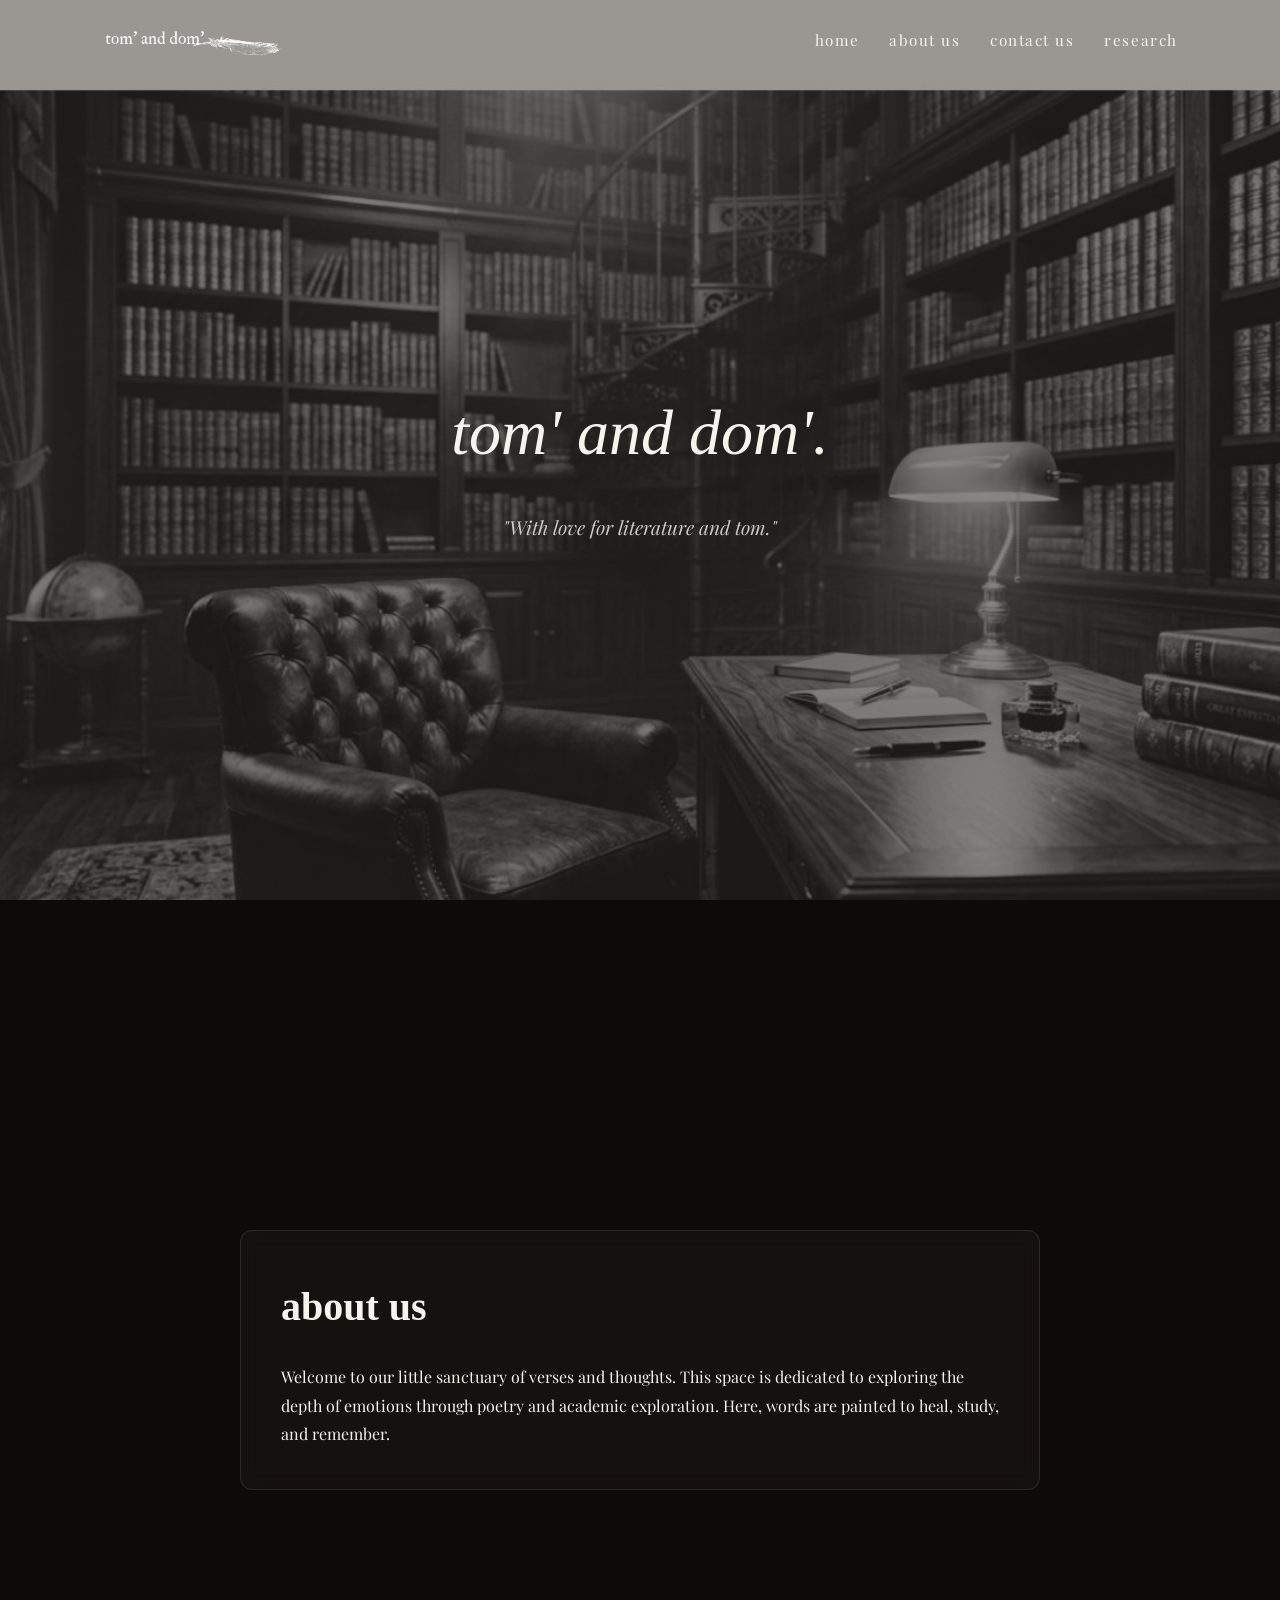
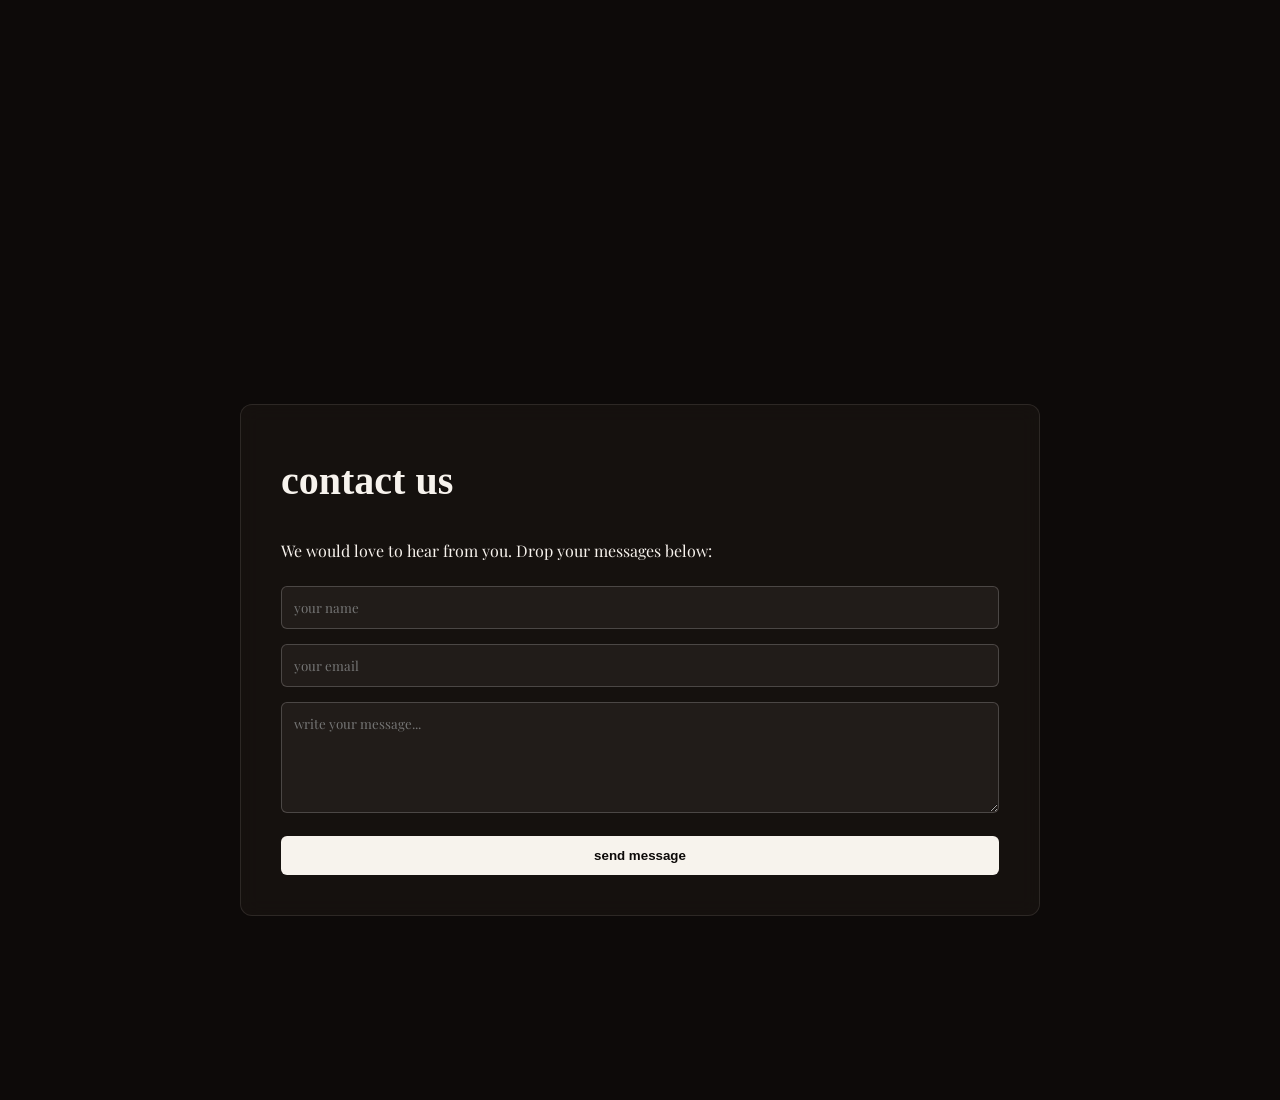
==== commit 27b9ca44: "Update index.html" ====
--- a/index.html
+++ b/index.html
@@ -15,7 +15,6 @@
     </a>
     <ul class="nav-links">
       <li><a href="index.html">home</a></li>
-      <li><a href="poems.html">poems</a></li>
       <li><a href="#about">about us</a></li>
       <li><a href="#contact">contact us</a></li>
       <li><a href="research.html" target="_blank">research</a></li>
@@ -23,7 +22,7 @@
   </nav>
 
   <section class="welcome-section">
-    <h1>tom' and dom'- A poetry site where word blooms.</h1>
+    <h1>tom' and dom'.</h1>
     <p style="font-size: 1.2rem; font-style: italic; opacity: 0.8;">"With love for literature and tom."</p>
   </section>
 
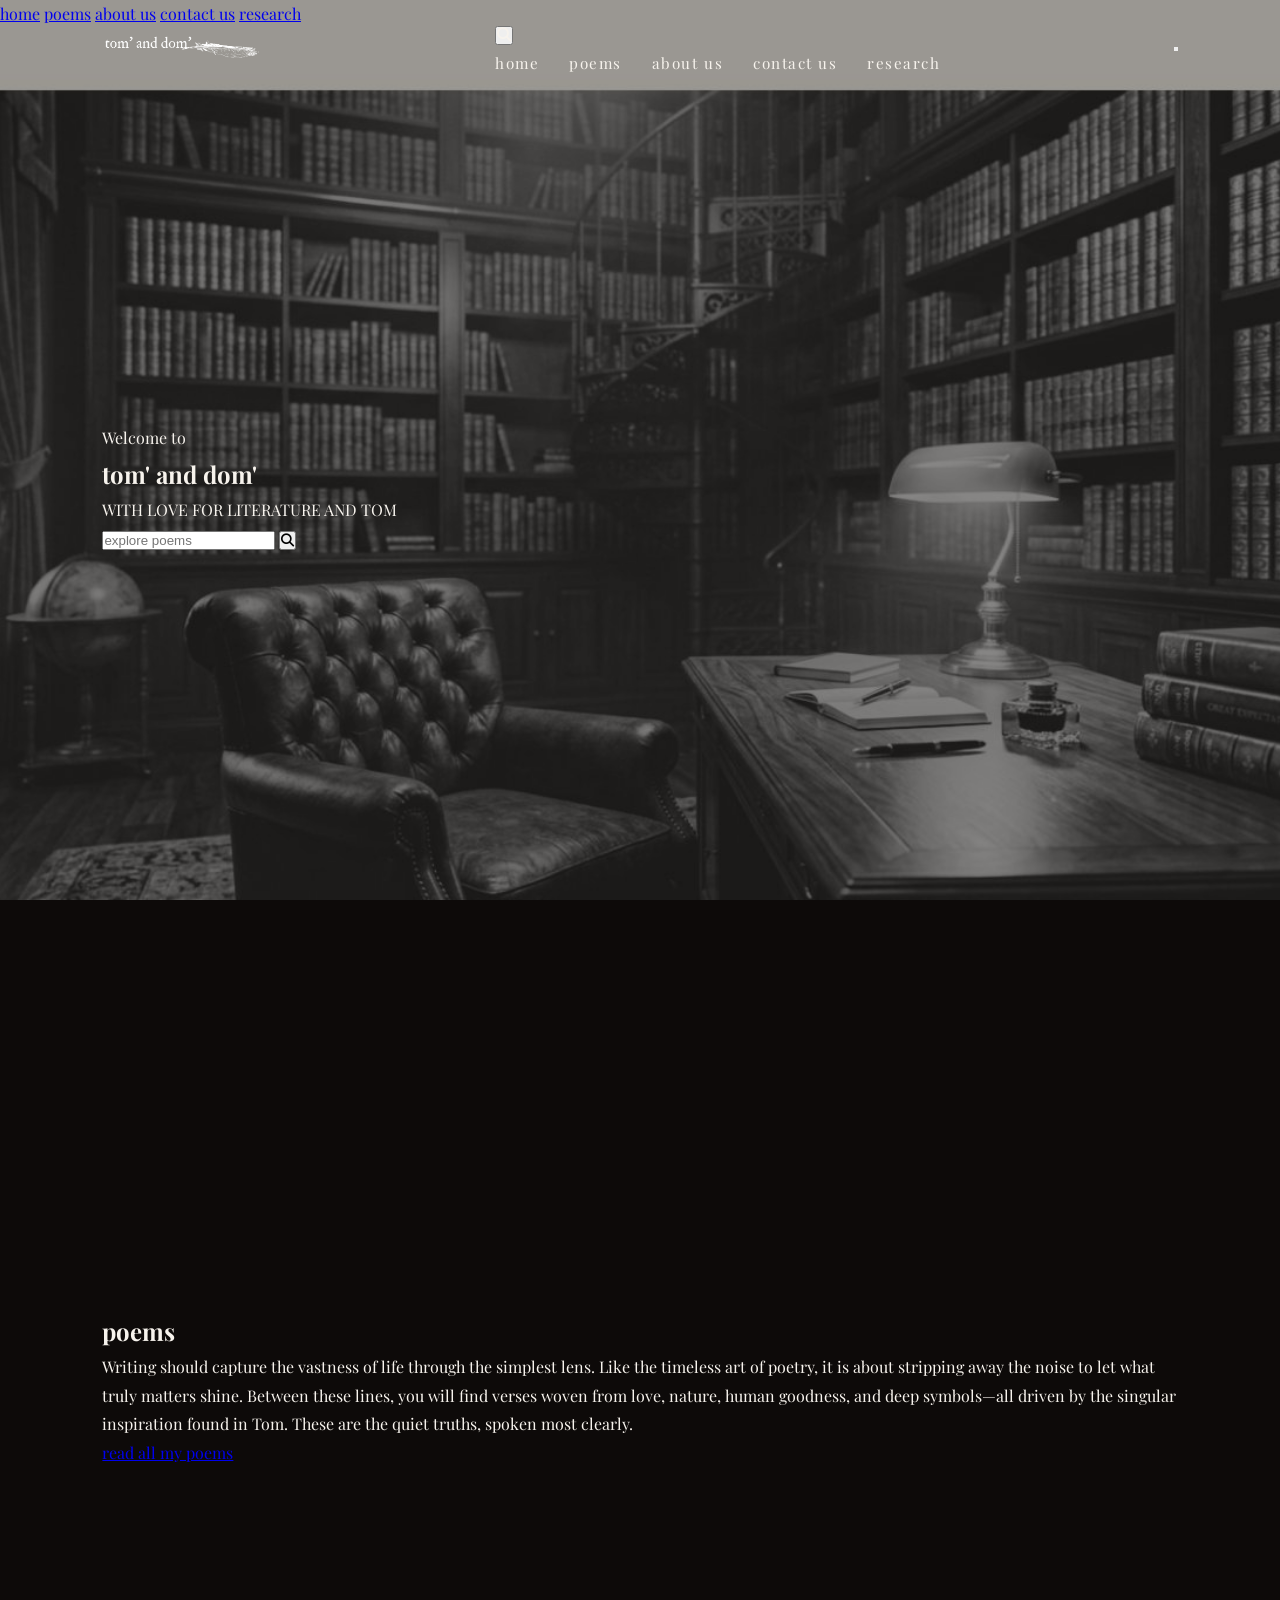
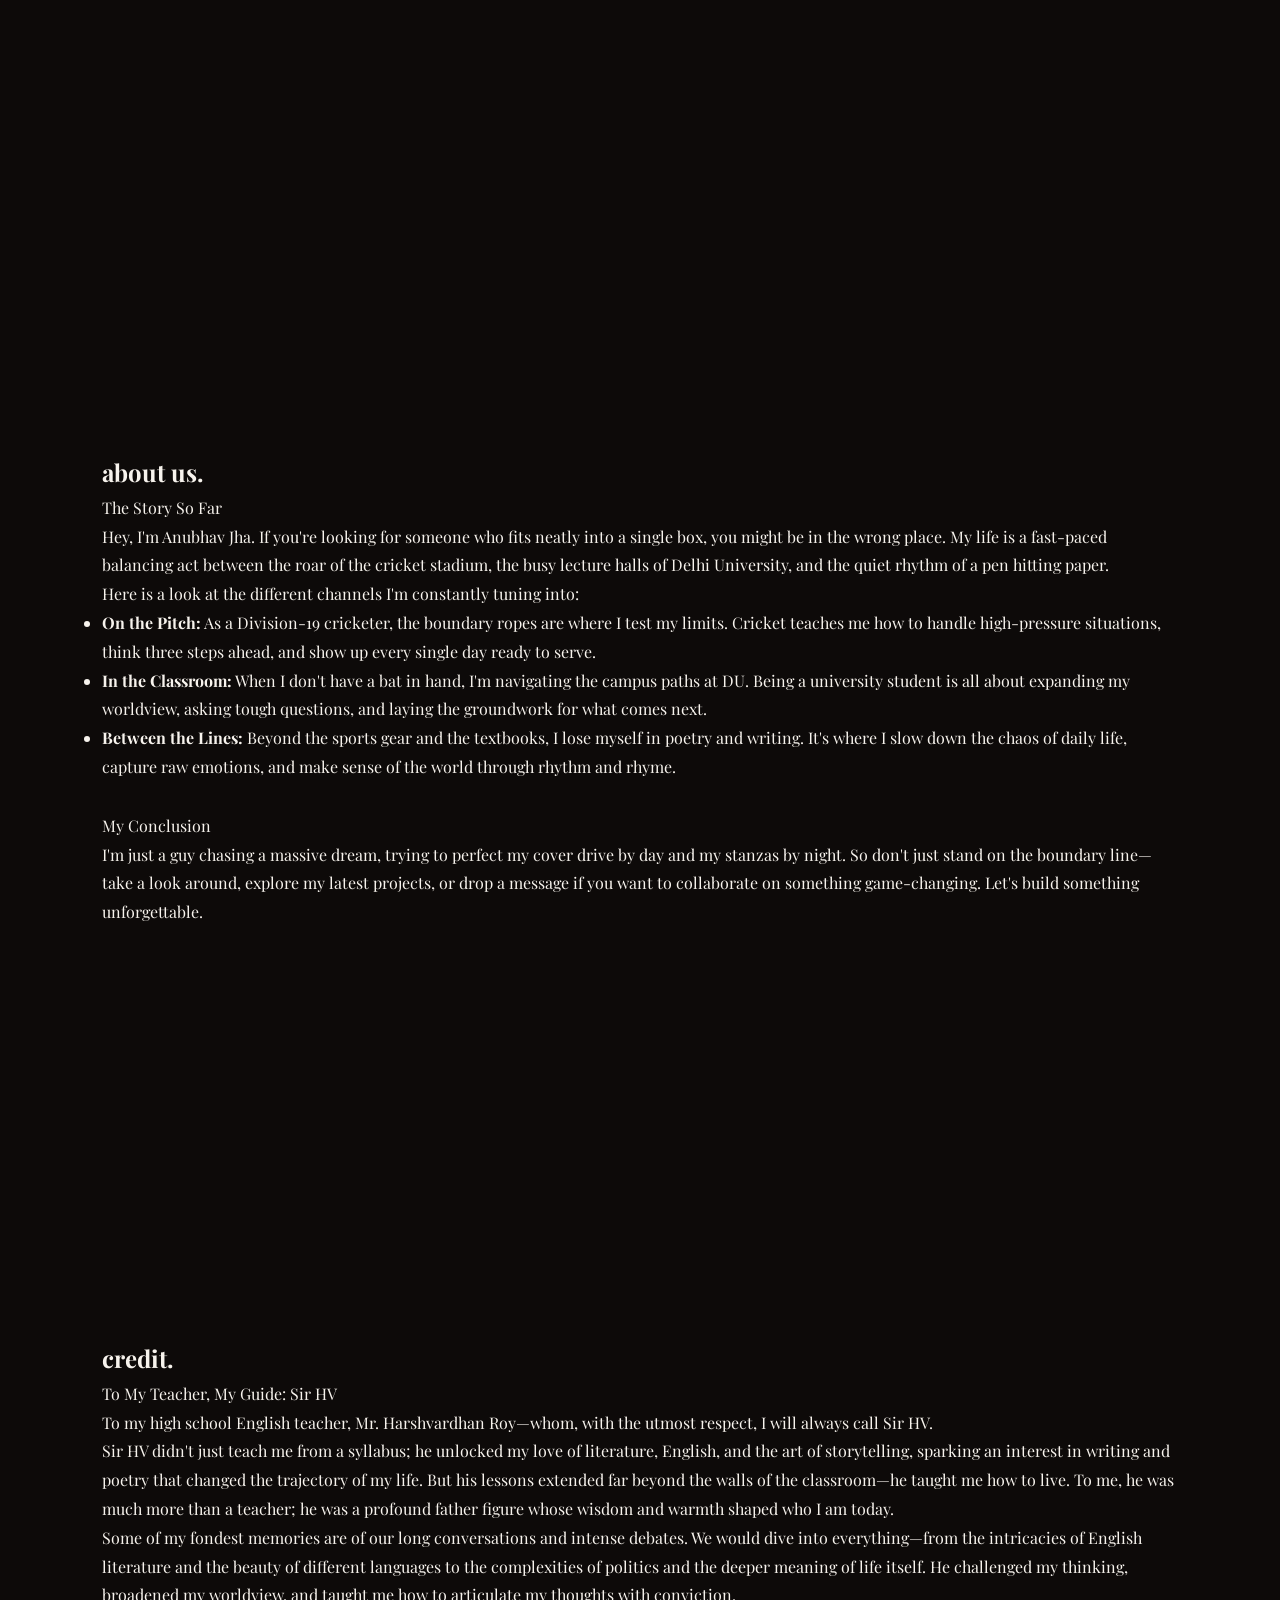
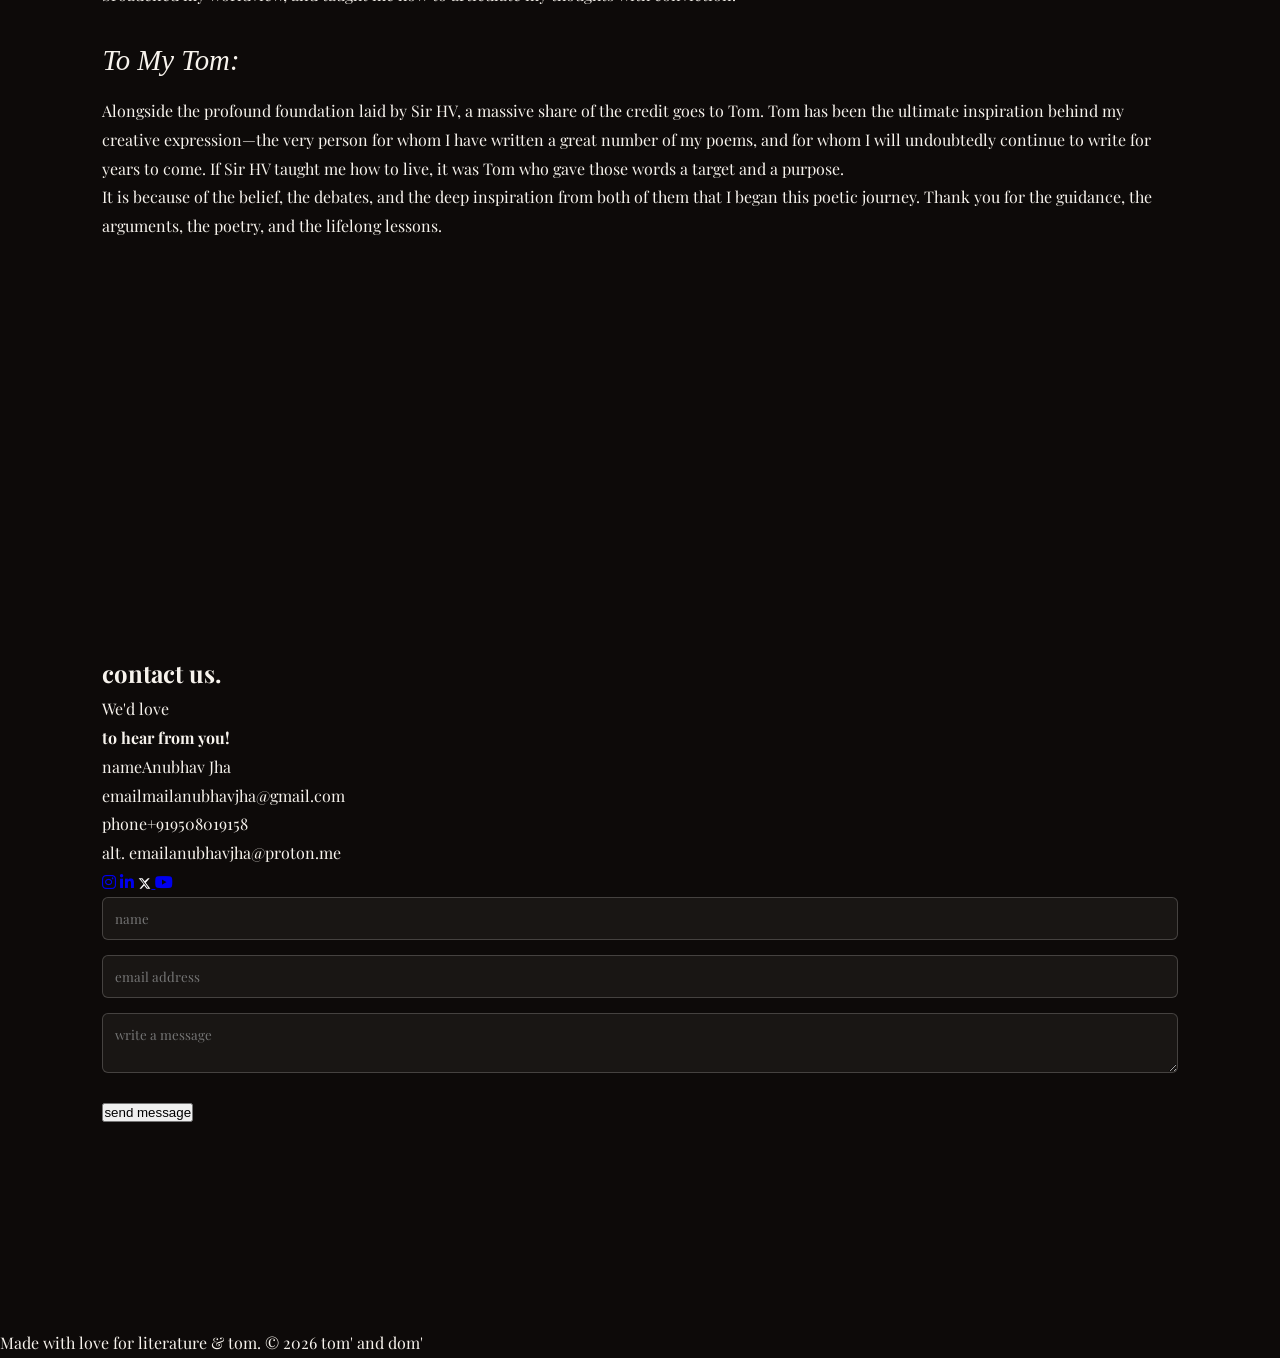
==== commit 6f714009: "Update index.html" ====
--- a/index.html
+++ b/index.html
@@ -1,64 +1,140 @@
 <!DOCTYPE html>
 <html lang="en">
 <head>
-  <meta charset="UTF-8"/>
-  <meta name="viewport" content="width=device-width,initial-scale=1.0"/>
+  <meta charset="UTF-8">
+  <meta name="viewport" content="width=device-width,initial-scale=1.0">
+  <meta name="theme-color" content="#0d0a09">
+  <meta name="description" content="tom' and dom' — with love for literature and tom.">
+  <meta name="apple-mobile-web-app-capable" content="yes">
+  <meta name="apple-mobile-web-app-status-bar-style" content="black-translucent">
   <title>tom' and dom'</title>
-  <link rel="stylesheet" href="style.css"/>
-  <link rel="stylesheet" href="https://cdnjs.cloudflare.com/ajax/libs/font-awesome/6.5.1/css/all.min.css"/>
+  <link rel="manifest" href="manifest.json">
+  <link rel="apple-touch-icon" href="assets/icons/icon-192.png">
+  <link rel="preconnect" href="https://fonts.googleapis.com">
+  <link rel="preconnect" href="https://fonts.gstatic.com" crossorigin>
+  <link href="https://fonts.googleapis.com/css2?family=IM+Fell+English:ital@0;1&family=Playfair+Display:ital,wght@0,300;0,400;0,500;0,600;0,700;1,300;1,400;1,500&display=swap" rel="stylesheet">
+  <link rel="stylesheet" href="https://cdnjs.cloudflare.com/ajax/libs/font-awesome/6.5.1/css/all.min.css" crossorigin="anonymous">
+  <link rel="stylesheet" href="style.css">
 </head>
 <body>
 
-  <nav id="navbar">
-    <a href="index.html" class="logo">
-      <img src="assets/images/tom-and-dom-logo.png" alt="tom' and dom' logo" class="logo-img">
-    </a>
+<nav id="navbar">
+  <a href="#hero" class="nav-logo" aria-label="tom and dom home">
+    <img src="assets/images/tom-and-dom-logo.png" alt="tom' and dom' logo" style="height: 35px; width: auto;">
+  </a>
+  
+  <div class="nav-right">
+    <button class="nav-search-pill" id="navSearchBtn" aria-label="Search poems">
+      <i class="fa-solid fa-magnifying-glass" style="font-size: 0.9rem; color: #f7f3ed;"></i>
+    </button>
+    
     <ul class="nav-links">
-      <li><a href="index.html">home</a></li>
+      <li><a href="#hero">home</a></li>
+      <li><a href="poems.html">poems</a></li>
       <li><a href="#about">about us</a></li>
       <li><a href="#contact">contact us</a></li>
       <li><a href="research.html" target="_blank">research</a></li>
     </ul>
-  </nav>
+  </div>
+  <button class="hamburger" id="hamburger" aria-label="Toggle menu" aria-expanded="false">
+    <span></span><span></span><span></span>
+  </button>
+</nav>
 
-  <section class="welcome-section">
-    <h1>tom' and dom'.</h1>
-    <p style="font-size: 1.2rem; font-style: italic; opacity: 0.8;">"With love for literature and tom."</p>
-  </section>
+<div class="mobile-nav" id="mobileNav" aria-hidden="true">
+  <a href="#hero" class="mobile-link">home</a>
+  <a href="poems.html" class="mobile-link">poems</a>
+  <a href="#about" class="mobile-link">about us</a>
+  <a href="#contact" class="mobile-link">contact us</a>
+  <a href="research.html" target="_blank" class="mobile-link">research</a>
+</div>
 
-  <section id="about">
-    <div class="container-dark">
-      <h2 style="font-family: 'IM Fell English', serif; font-size: 2.5rem; margin-bottom: 20px;">about us</h2>
-      <p>Welcome to our little sanctuary of verses and thoughts. This space is dedicated to exploring the depth of emotions through poetry and academic exploration. Here, words are painted to heal, study, and remember.</p>
+<section id="hero">
+  <div class="hero-inner">
+    <p class="hero-welcome">Welcome to</p>
+    <h1 class="hero-title">tom' and dom'</h1>
+    <p class="hero-sub">WITH LOVE FOR LITERATURE AND TOM</p>
+    <div class="hero-search" role="search">
+      <input type="text" id="heroInput" class="hero-input" placeholder="explore poems" aria-label="Search poems">
+      <button class="hero-search-btn" id="heroSearchBtn" aria-label="Search">
+        <i class="fa-solid fa-magnifying-glass"></i>
+      </button>
     </div>
-  </section>
+  </div>
+</section>
 
-  <section id="contact">
-    <div class="container-dark">
-      <h2 style="font-family: 'IM Fell English', serif; font-size: 2.5rem; margin-bottom: 20px;">contact us</h2>
-      <p style="margin-bottom: 20px;">We would love to hear from you. Drop your messages below:</p>
-      
-      <form id="contactForm">
-        <input type="text" class="form-field" placeholder="your name" required>
-        <input type="email" class="form-field" placeholder="your email" required>
-        <textarea class="form-field" rows="5" placeholder="write your message..." required></textarea>
-        <button type="submit" class="btn-submit">send message</button>
+<section id="poems" class="dark-section">
+  <div class="sec-inner center-text">
+    <h2 class="sec-heading">poems</h2>
+    <p class="poems-desc">Writing should capture the vastness of life through the simplest lens. Like the timeless art of poetry, it is about stripping away the noise to let what truly matters shine. Between these lines, you will find verses woven from love, nature, human goodness, and deep symbols—all driven by the singular inspiration found in Tom. These are the quiet truths, spoken most clearly.</p>
+    <a href="poems.html" class="btn-outline">read all my poems</a>
+  </div>
+</section>
+
+<section id="about" class="dark-section">
+  <div class="sec-inner">
+    <h2 class="sec-heading">about us.</h2>
+    <p class="sec-sub">The Story So Far</p>
+    <p class="body-txt italic-txt">Hey, I'm Anubhav Jha. If you're looking for someone who fits neatly into a single box, you might be in the wrong place. My life is a fast-paced balancing act between the roar of the cricket stadium, the busy lecture halls of Delhi University, and the quiet rhythm of a pen hitting paper.</p>
+    <p class="body-txt">Here is a look at the different channels I'm constantly tuning into:</p>
+    <ul class="dot-list">
+      <li><strong>On the Pitch:</strong> As a Division-19 cricketer, the boundary ropes are where I test my limits. Cricket teaches me how to handle high-pressure situations, think three steps ahead, and show up every single day ready to serve.</li>
+      <li><strong>In the Classroom:</strong> When I don't have a bat in hand, I'm navigating the campus paths at DU. Being a university student is all about expanding my worldview, asking tough questions, and laying the groundwork for what comes next.</li>
+      <li><strong>Between the Lines:</strong> Beyond the sports gear and the textbooks, I lose myself in poetry and writing. It's where I slow down the chaos of daily life, capture raw emotions, and make sense of the world through rhythm and rhyme.</li>
+    </ul>
+    <p class="sec-sub conclusion-label" style="margin-top: 30px;">My Conclusion</p>
+    <p class="body-txt">I'm just a guy chasing a massive dream, trying to perfect my cover drive by day and my stanzas by night. So don't just stand on the boundary line—take a look around, explore my latest projects, or drop a message if you want to collaborate on something game-changing. Let's build something unforgettable.</p>
+  </div>
+</section>
+
+<section id="credit" class="dark-section">
+  <div class="sec-inner">
+    <h2 class="sec-heading">credit.</h2>
+    <p class="sec-sub">To My Teacher, My Guide: Sir HV</p>
+    <p class="body-txt">To my high school English teacher, Mr. Harshvardhan Roy—whom, with the utmost respect, I will always call Sir HV.</p>
+    <p class="body-txt">Sir HV didn't just teach me from a syllabus; he unlocked my love of literature, English, and the art of storytelling, sparking an interest in writing and poetry that changed the trajectory of my life. But his lessons extended far beyond the walls of the classroom—he taught me how to live. To me, he was much more than a teacher; he was a profound father figure whose wisdom and warmth shaped who I am today.</p>
+    <p class="body-txt">Some of my fondest memories are of our long conversations and intense debates. We would dive into everything—from the intricacies of English literature and the beauty of different languages to the complexities of politics and the deeper meaning of life itself. He challenged my thinking, broadened my worldview, and taught me how to articulate my thoughts with conviction.</p>
+    <p class="credit-to-name" style="font-family: 'IM Fell English', serif; font-size: 1.8rem; margin: 25px 0 10px 0; font-style: italic;">To My Tom:</p>
+    <p class="body-txt">Alongside the profound foundation laid by Sir HV, a massive share of the credit goes to Tom. Tom has been the ultimate inspiration behind my creative expression—the very person for whom I have written a great number of my poems, and for whom I will undoubtedly continue to write for years to come. If Sir HV taught me how to live, it was Tom who gave those words a target and a purpose.</p>
+    <p class="body-txt">It is because of the belief, the debates, and the deep inspiration from both of them that I began this poetic journey. Thank you for the guidance, the arguments, the poetry, and the lifelong lessons.</p>
+  </div>
+</section>
+
+<section id="contact" class="dark-section">
+  <div class="sec-inner contact-grid">
+    <div class="contact-left">
+      <h2 class="sec-heading">contact us.</h2>
+      <p class="contact-tagline">We'd love<br><strong>to hear from you!</strong></p>
+      <div class="contact-details">
+        <div class="detail-row"><span class="detail-label">name</span><span class="detail-val">Anubhav Jha</span></div>
+        <div class="detail-row"><span class="detail-label">email</span><span class="detail-val">mailanubhavjha@gmail.com</span></div>
+        <div class="detail-row"><span class="detail-label">phone</span><span class="detail-val">+919508019158</span></div>
+        <div class="detail-row"><span class="detail-label">alt. email</span><span class="detail-val">anubhavjha@proton.me</span></div>
+      </div>
+      <div class="social-row">
+        <a href="https://instagram.com/anubhav.jhaa" class="social-icon" aria-label="Instagram" target="_blank" rel="noopener noreferrer"><i class="fab fa-instagram"></i></a>
+        <a href="#" class="social-icon" aria-label="LinkedIn" target="_blank" rel="noopener noreferrer"><i class="fab fa-linkedin-in"></i></a>
+        <a href="https://x.com/imajha" class="social-icon" aria-label="X" target="_blank" rel="noopener noreferrer">
+          <svg width="13" height="13" viewBox="0 0 24 24" fill="white" aria-hidden="true" style="vertical-align: middle;"><path d="M18.244 2.25h3.308l-7.227 8.26 8.502 11.24H16.17l-4.714-6.231-5.401 6.231H2.744l7.73-8.835L1.254 2.25H8.08l4.253 5.622zm-1.161 17.52h1.833L7.084 4.126H5.117z"></path></svg>
+        </a>
+        <a href="https://youtube.com/AnubhavNJha" class="social-icon" aria-label="YouTube" target="_blank" rel="noopener noreferrer"><i class="fab fa-youtube"></i></a>
+      </div>
+    </div>
+    <div class="contact-right">
+      <form class="contact-form" id="contactForm" novalidate>
+        <input type="text" class="form-field" name="name" placeholder="name" autocomplete="name" aria-label="Your name" required>
+        <input type="email" class="form-field" name="email" placeholder="email address" autocomplete="email" aria-label="Your email" required>
+        <textarea class="form-field form-msg" name="message" placeholder="write a message" aria-label="Your message" required></textarea>
+        <button type="submit" class="btn-outline submit-btn">send message</button>
       </form>
     </div>
-  </section>
+  </div>
+</section>
 
-  <script>
-    window.addEventListener('scroll', () => {
-      const navbar = document.getElementById('navbar');
-      if (window.scrollY > 50) {
-        navbar.classList.add('scrolled');
-        document.body.classList.add('scrolled');
-      } else {
-        navbar.classList.remove('scrolled');
-        document.body.classList.remove('scrolled');
-      }
-    });
-  </script>
+<footer>
+  <p>Made with love for literature &amp; tom. © <span id="footerYear">2026</span> tom' and dom'</p>
+</footer>
 
+<script src="script.js"></script>
 </body>
 </html>
